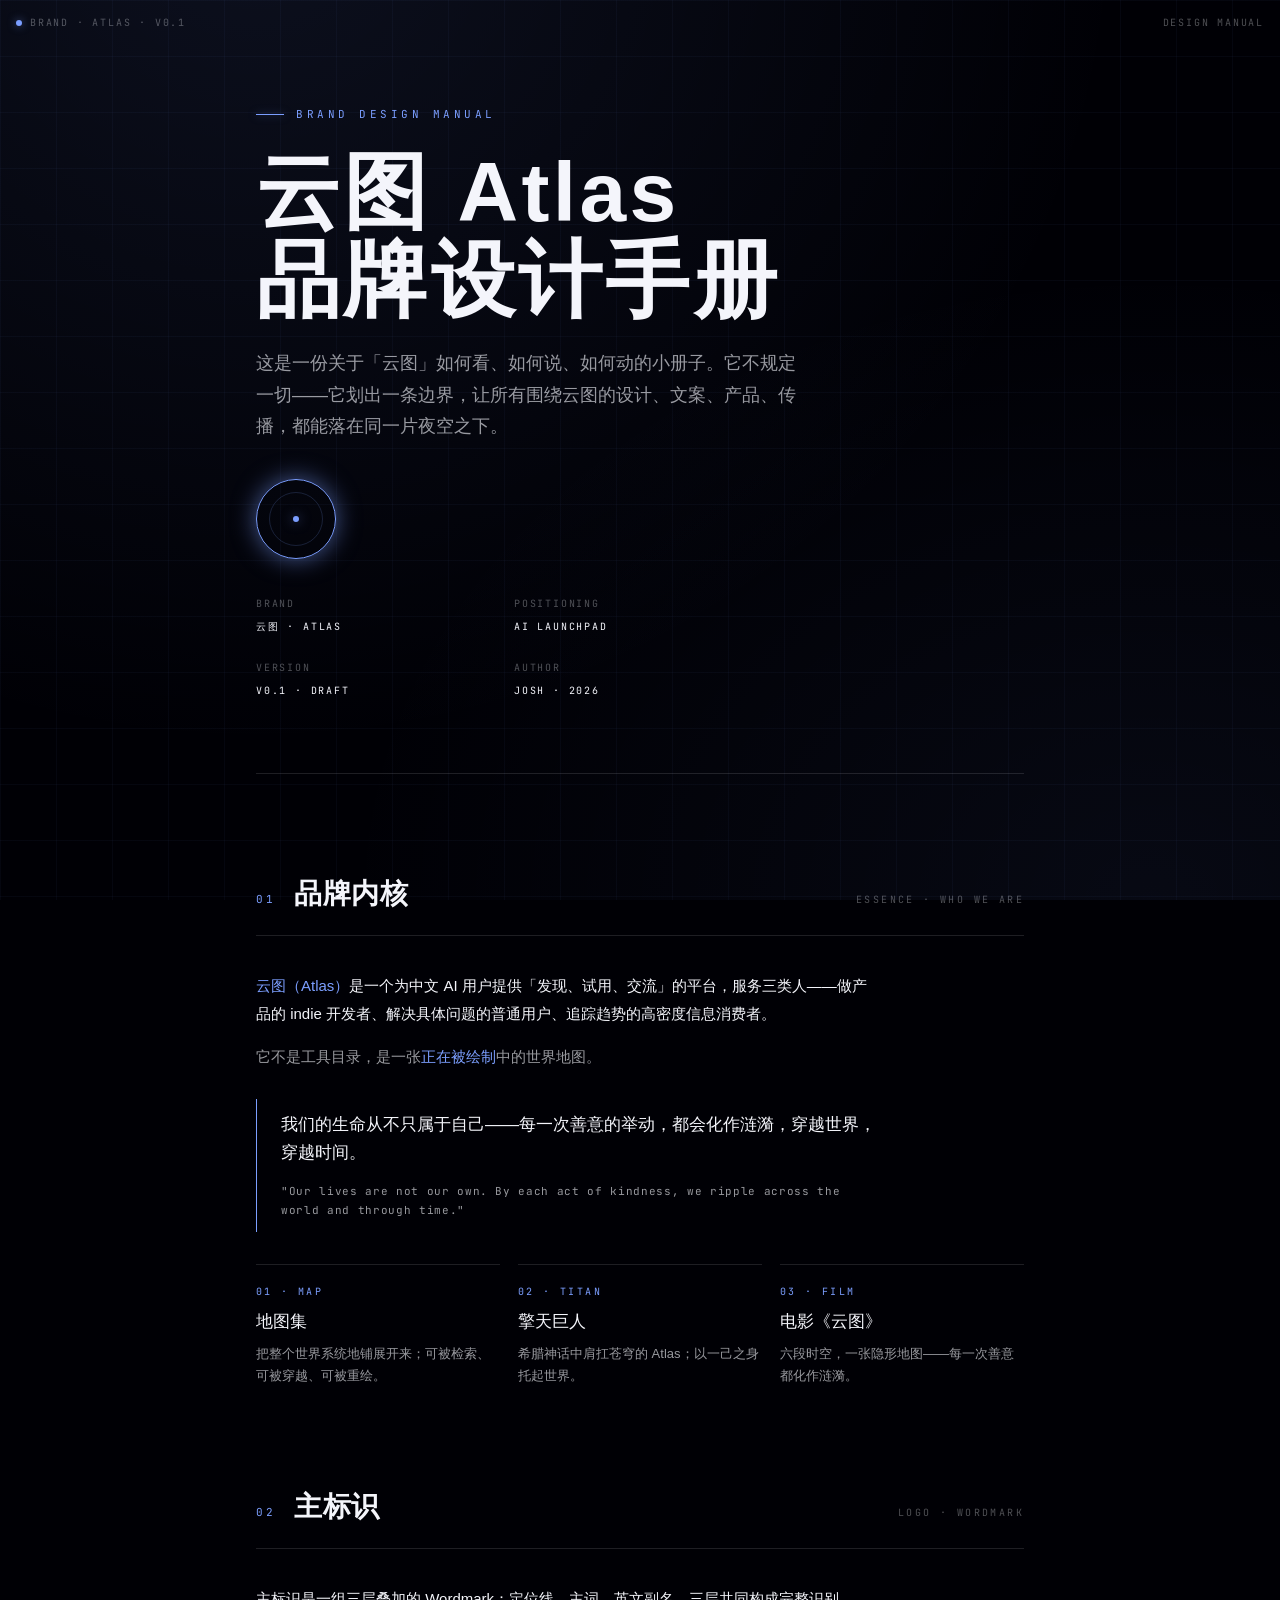
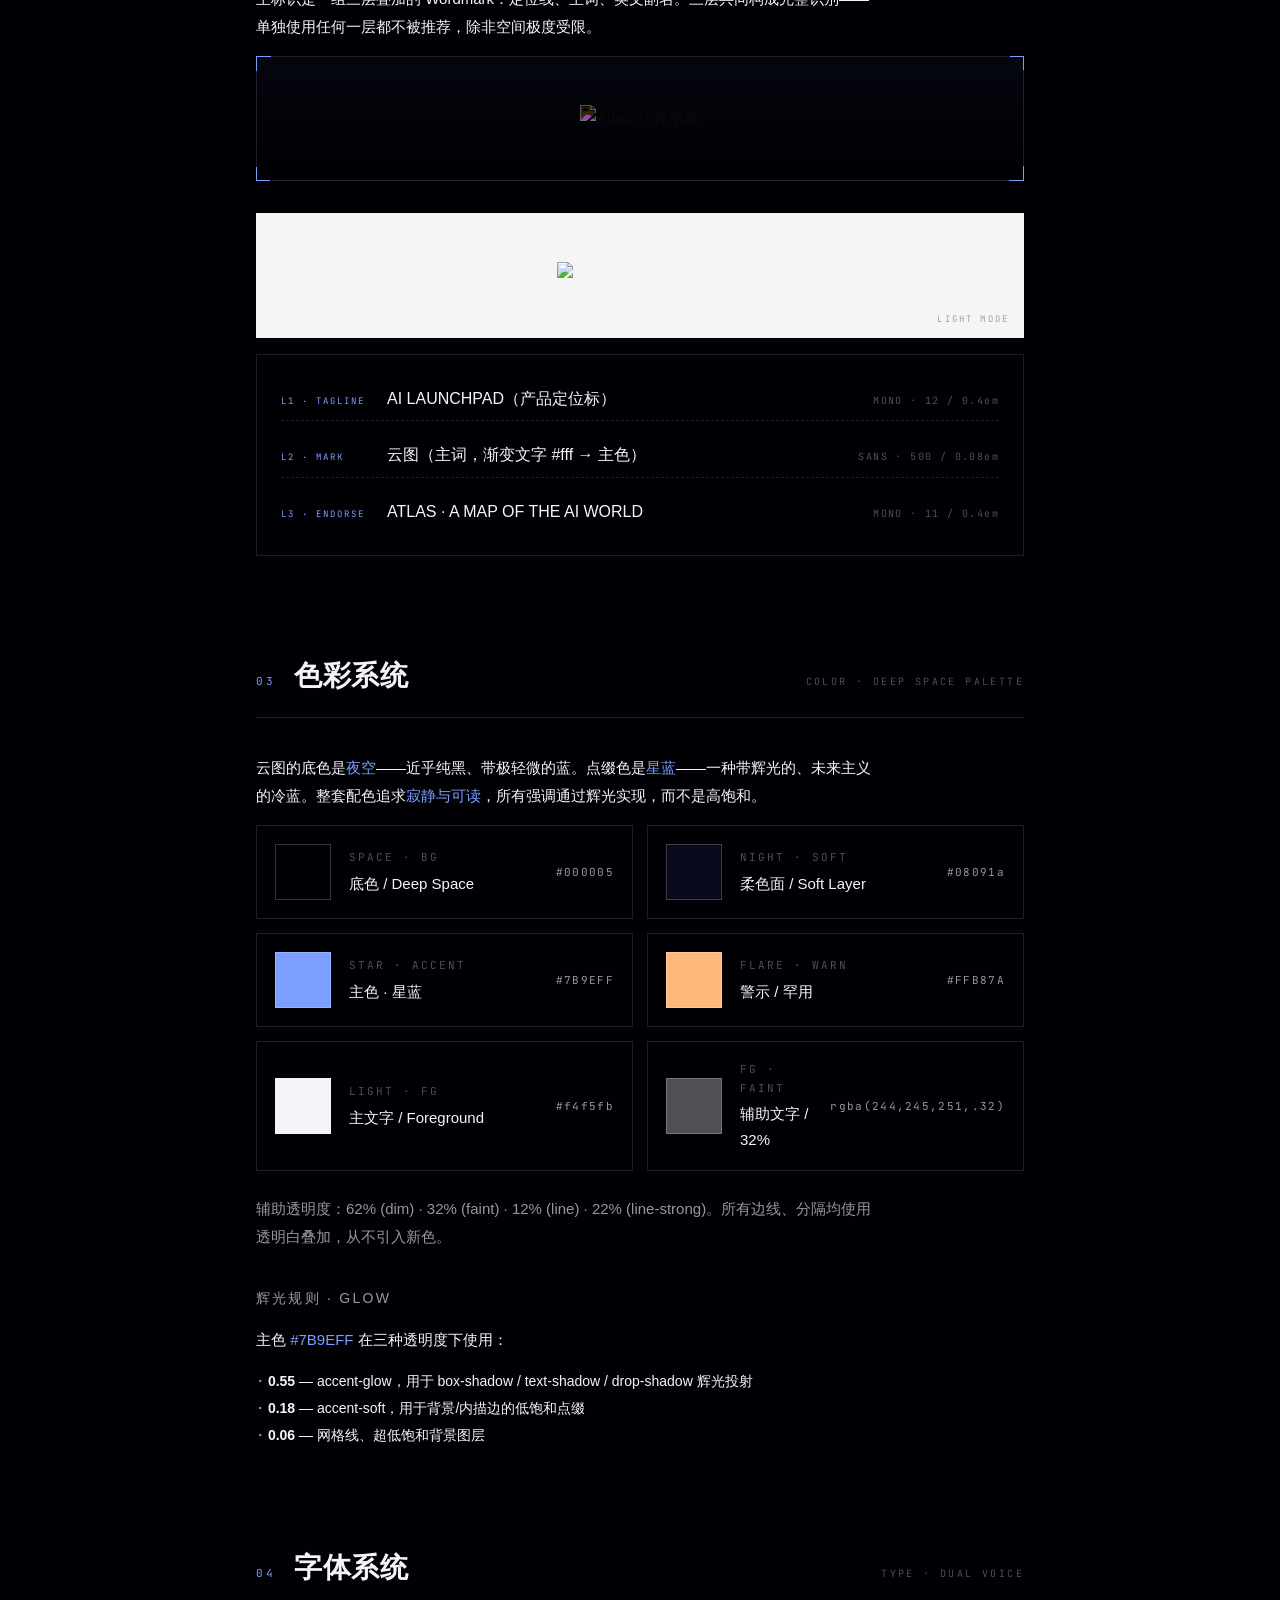
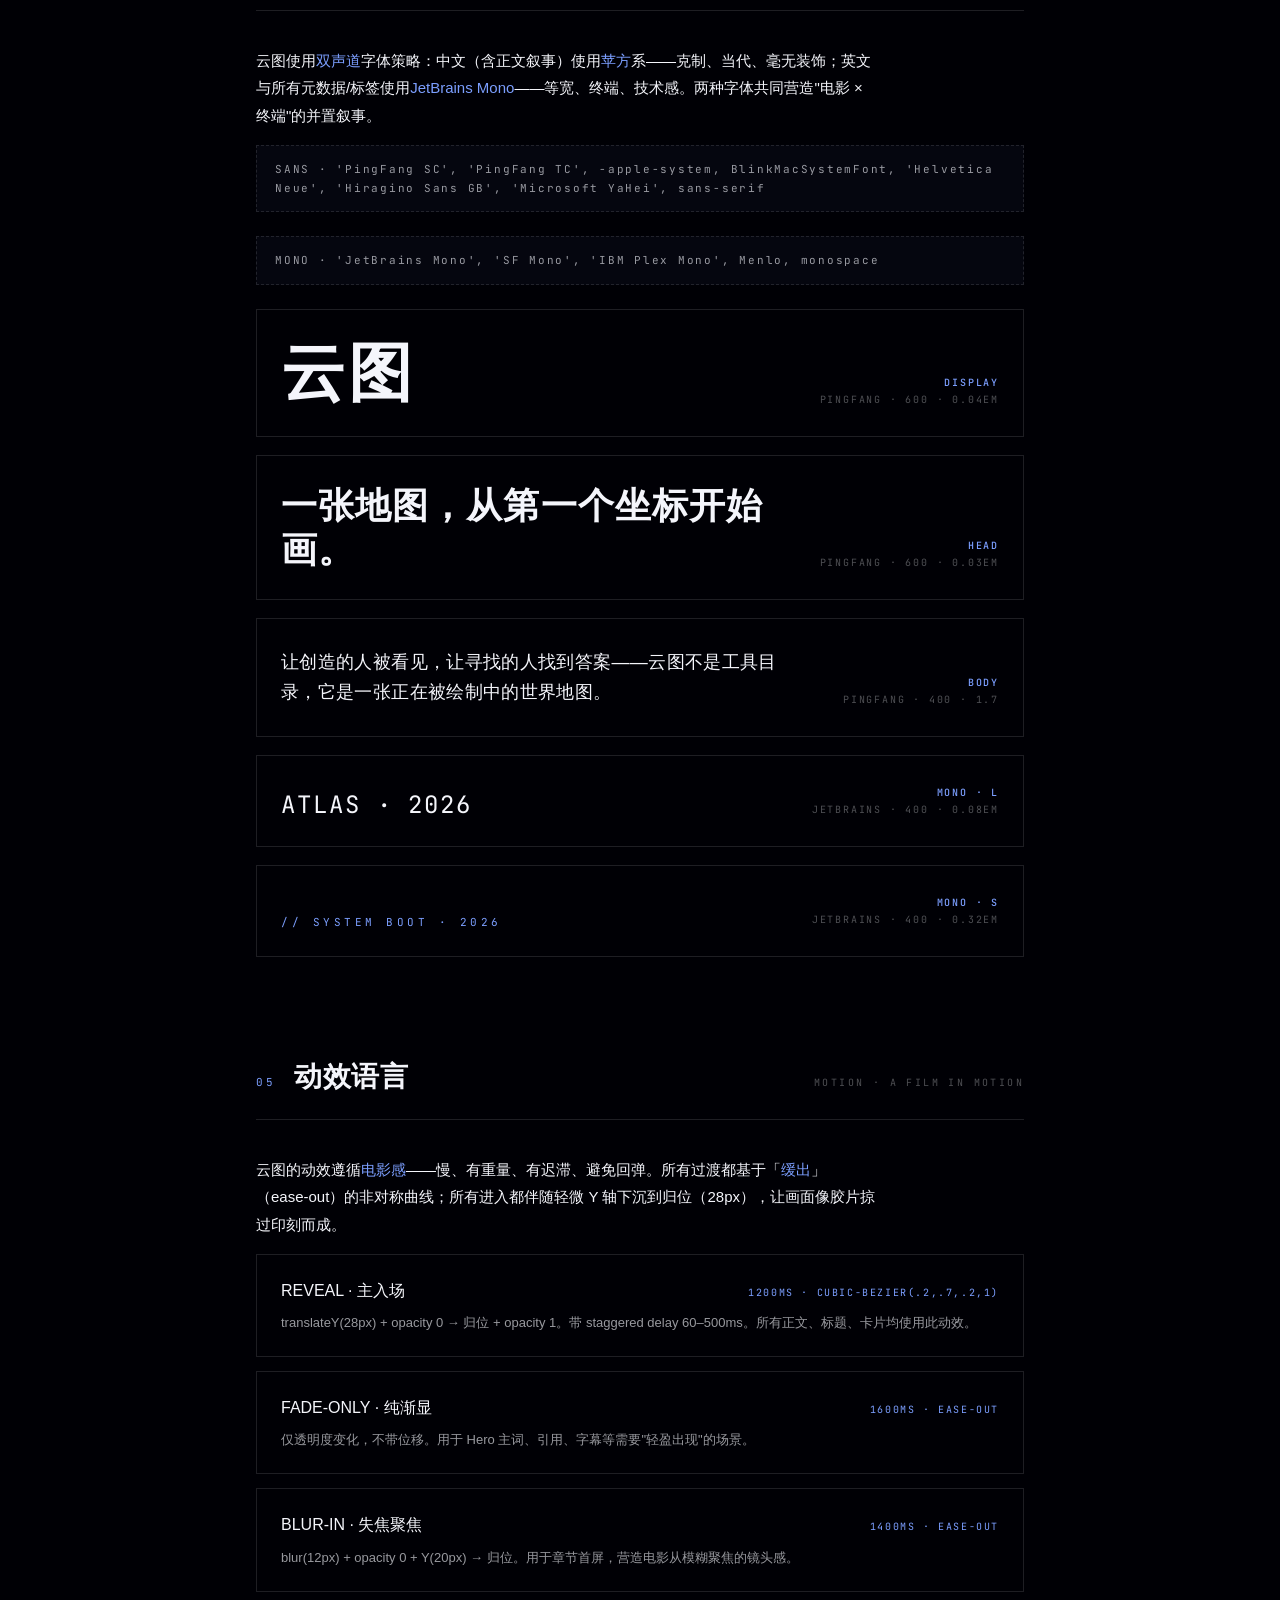
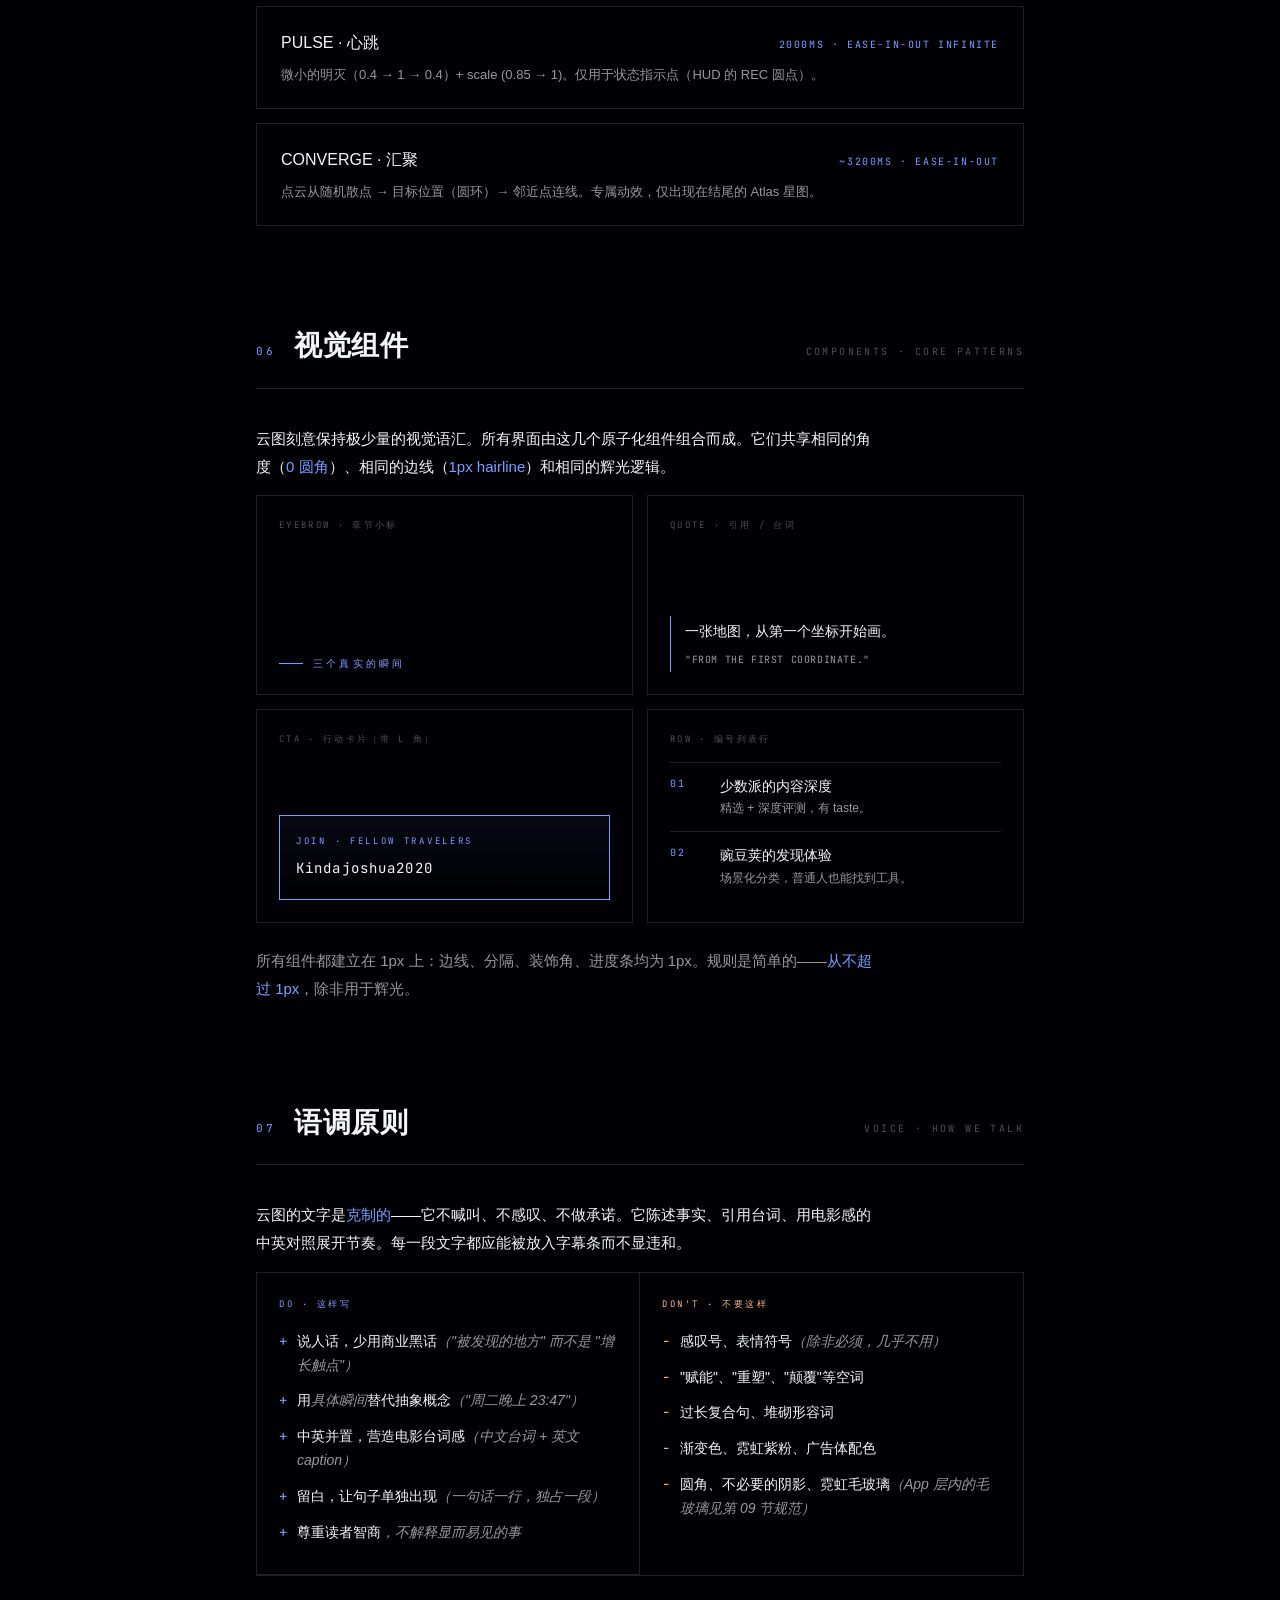
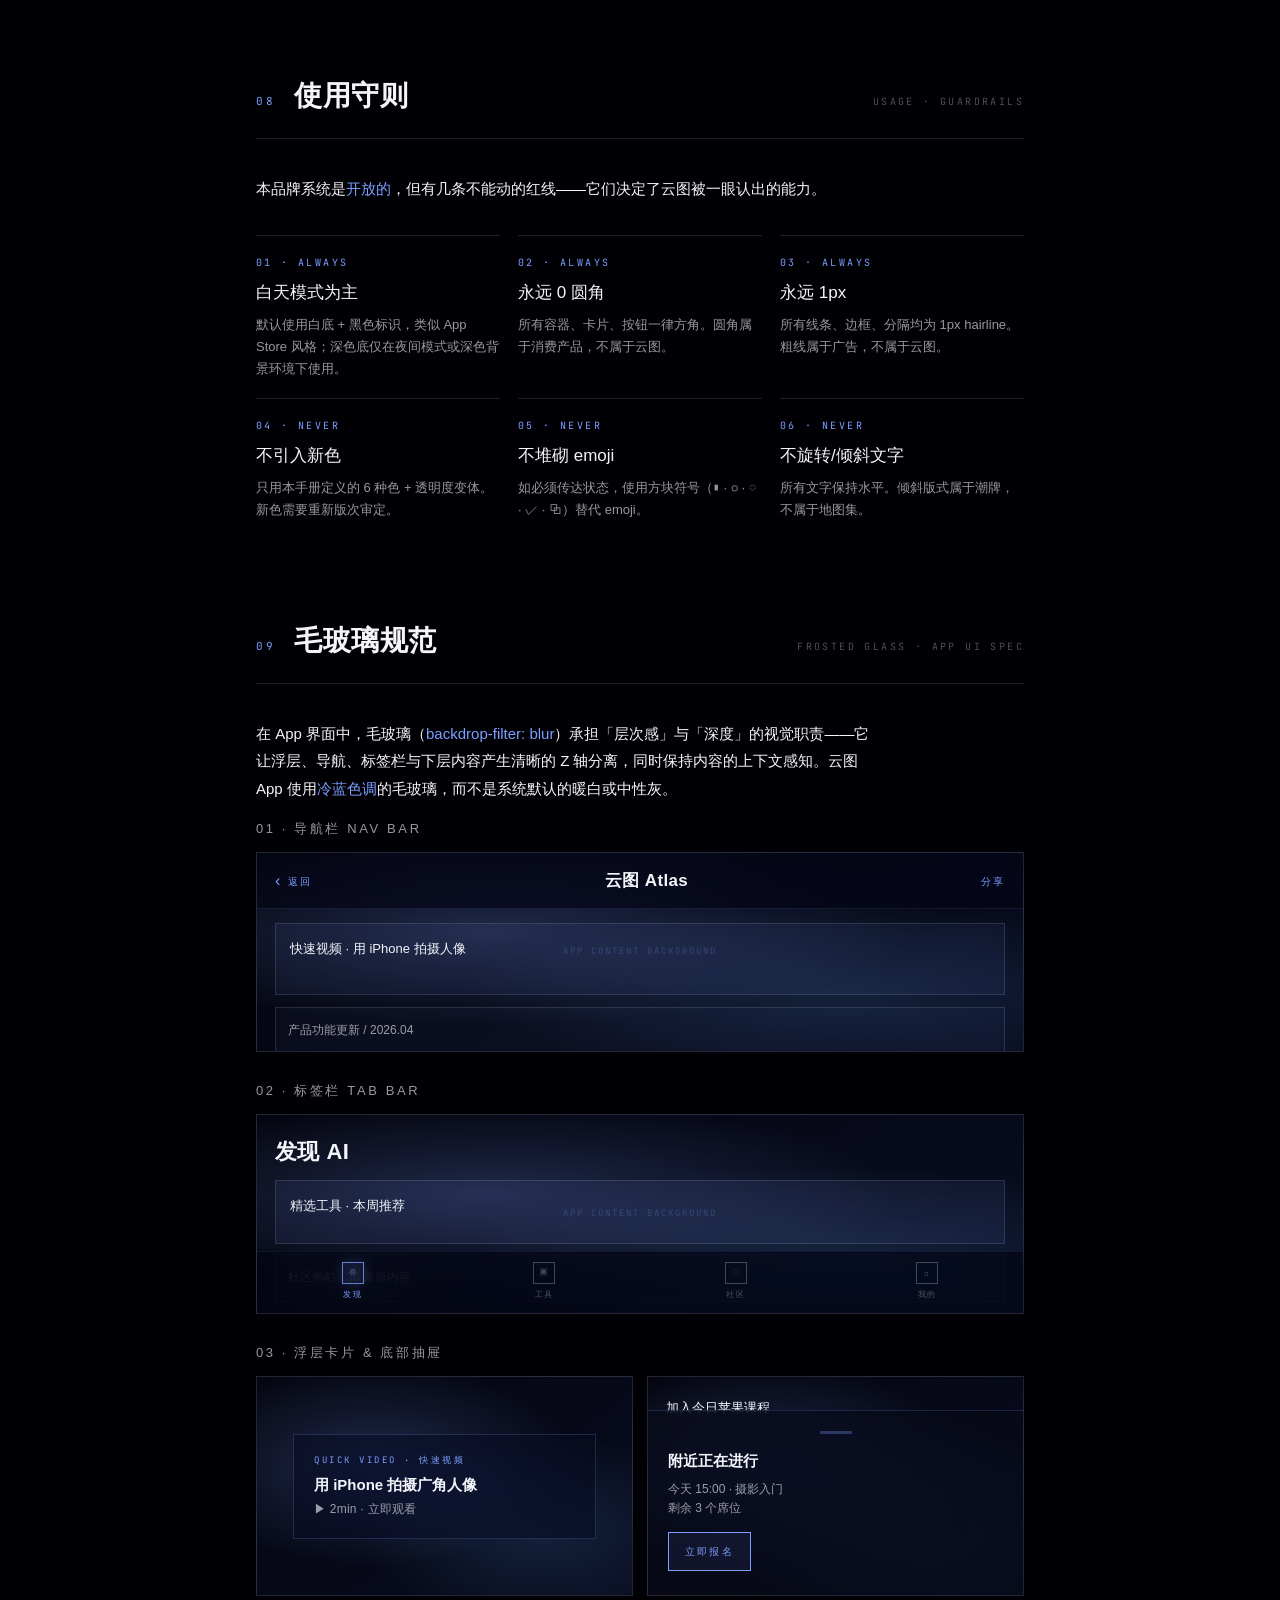
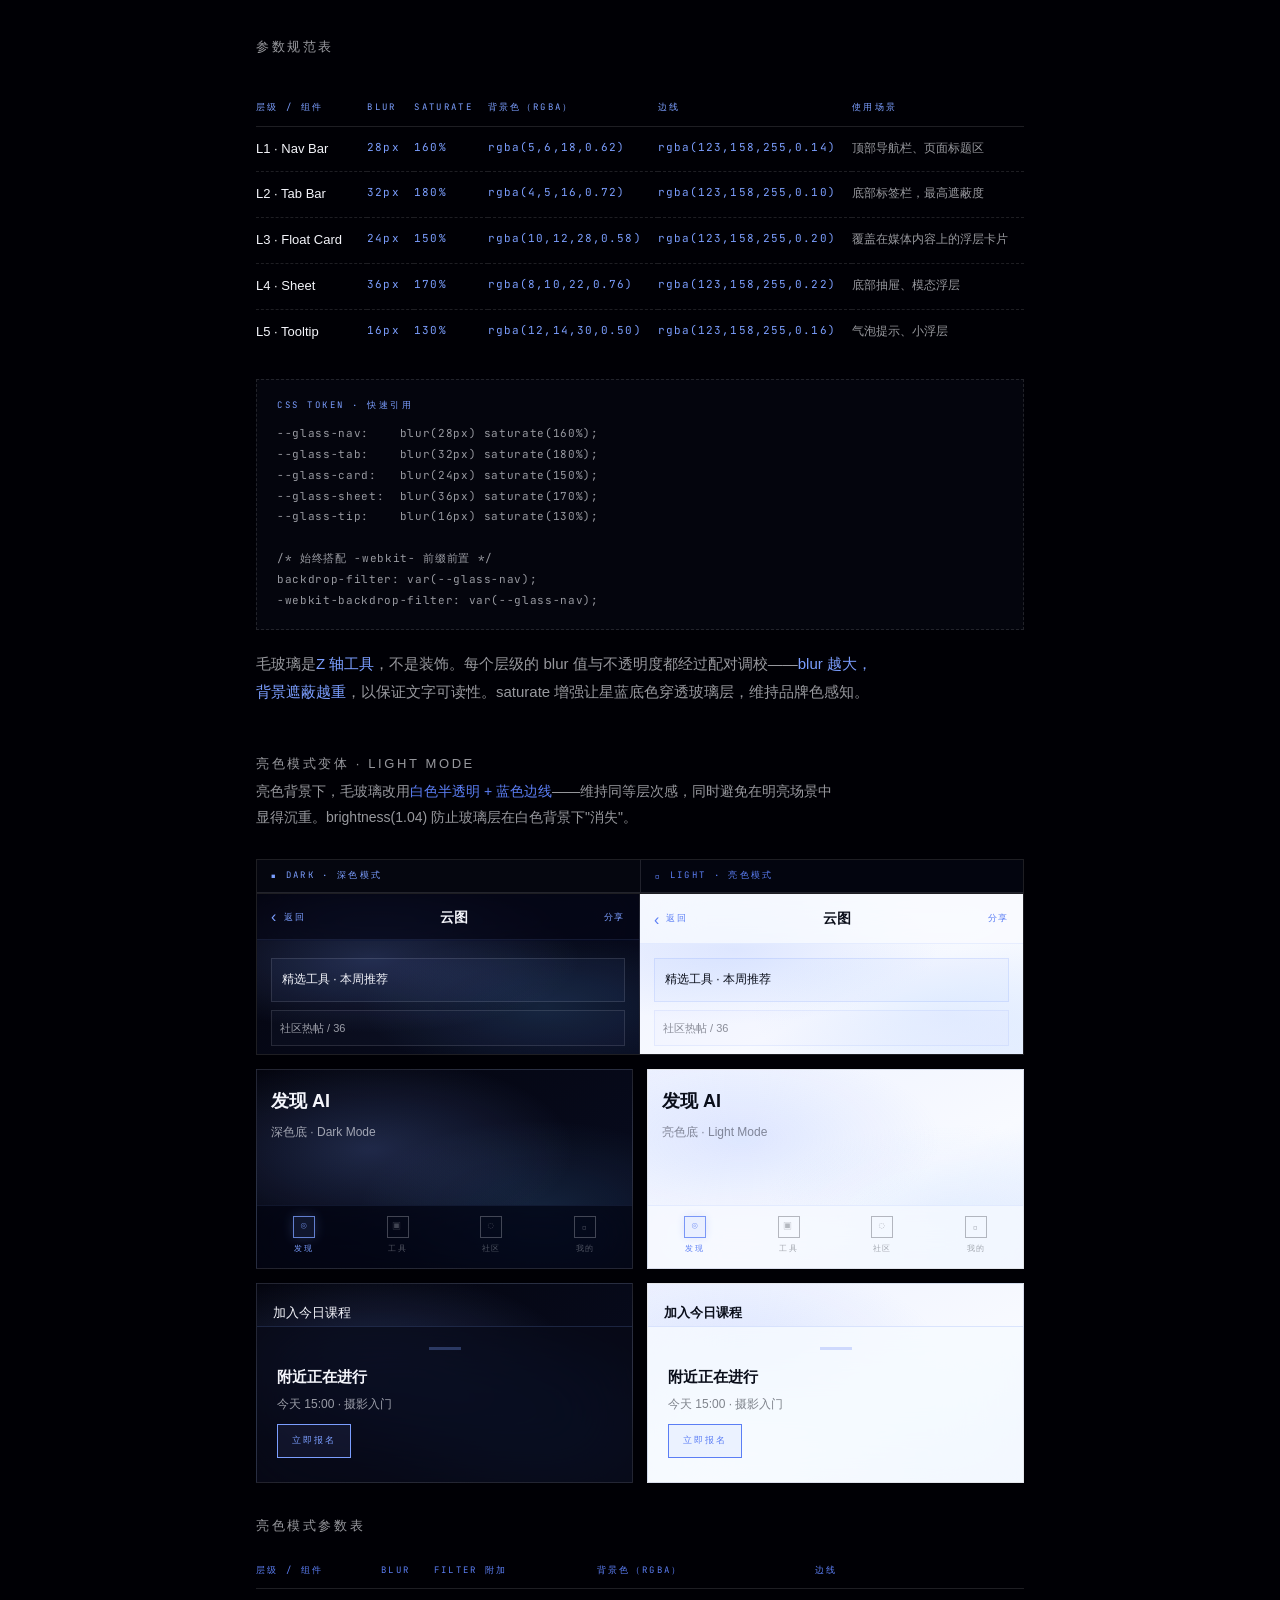
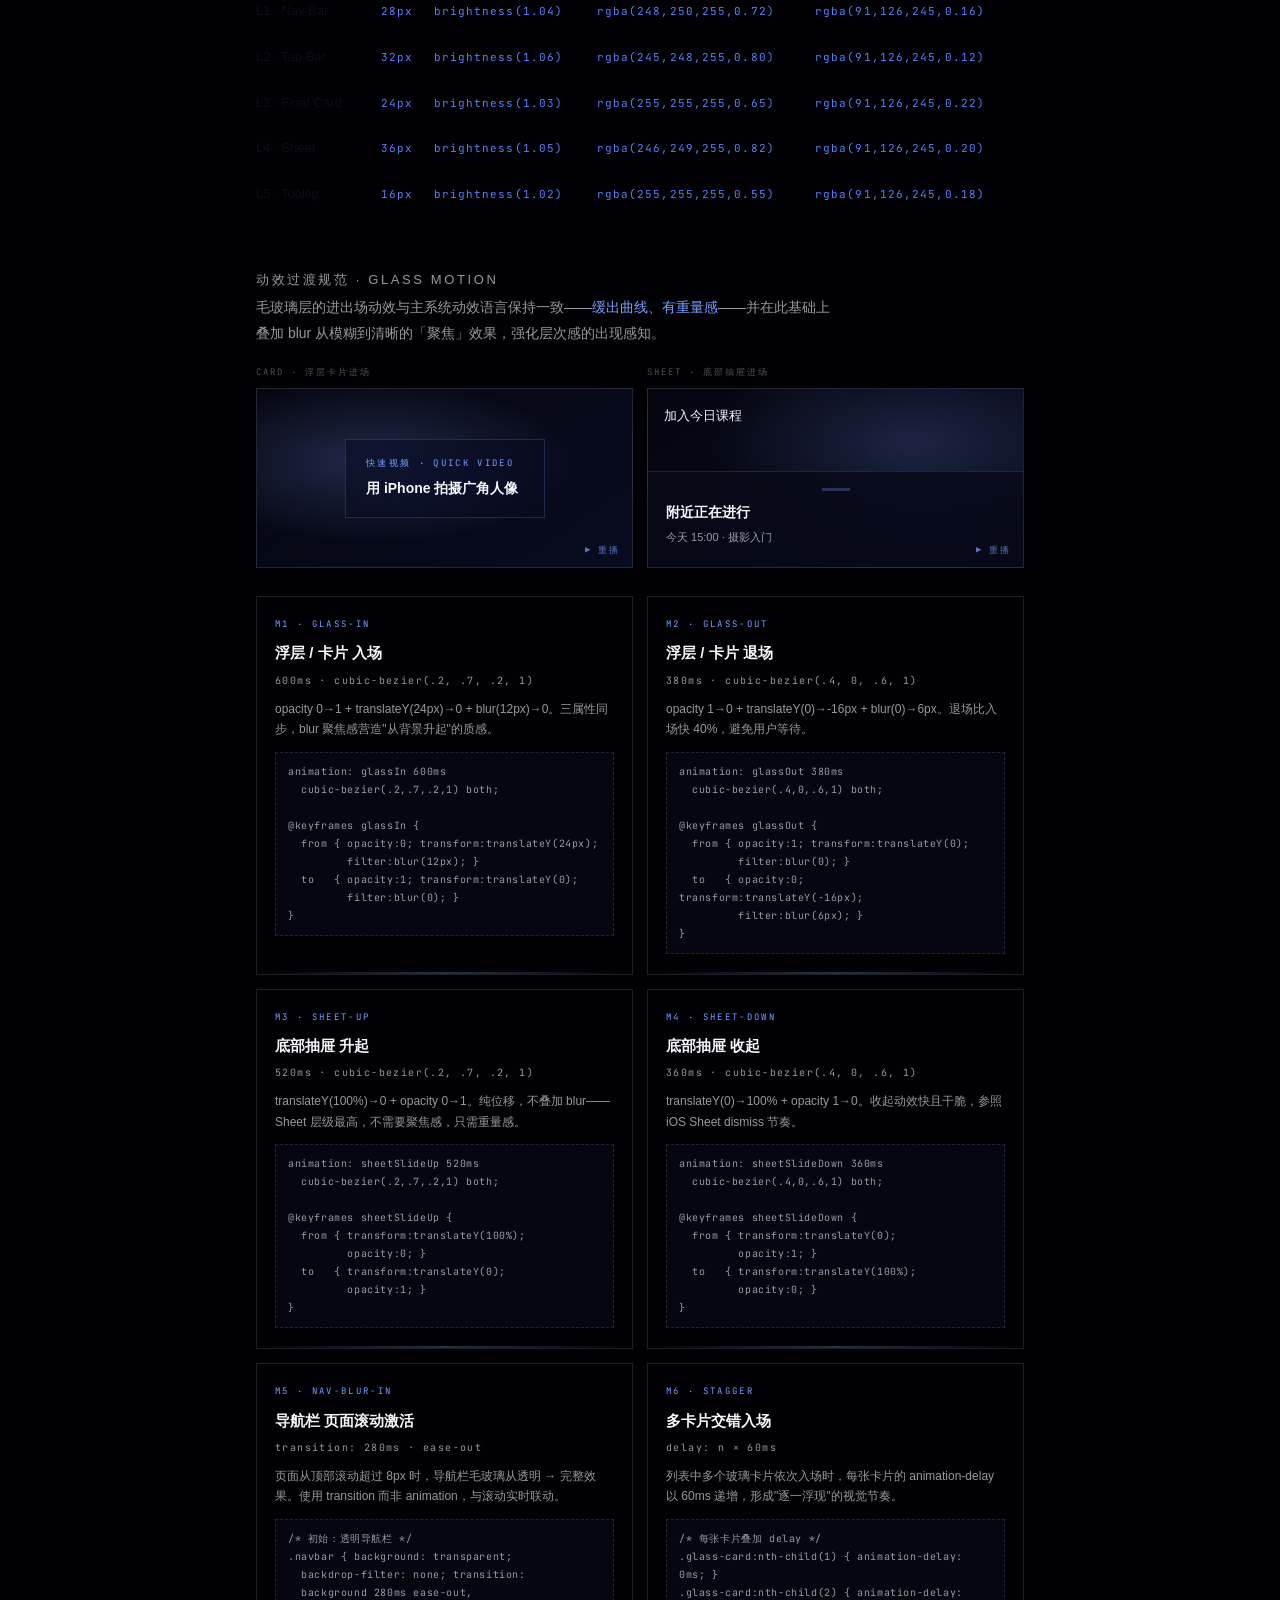
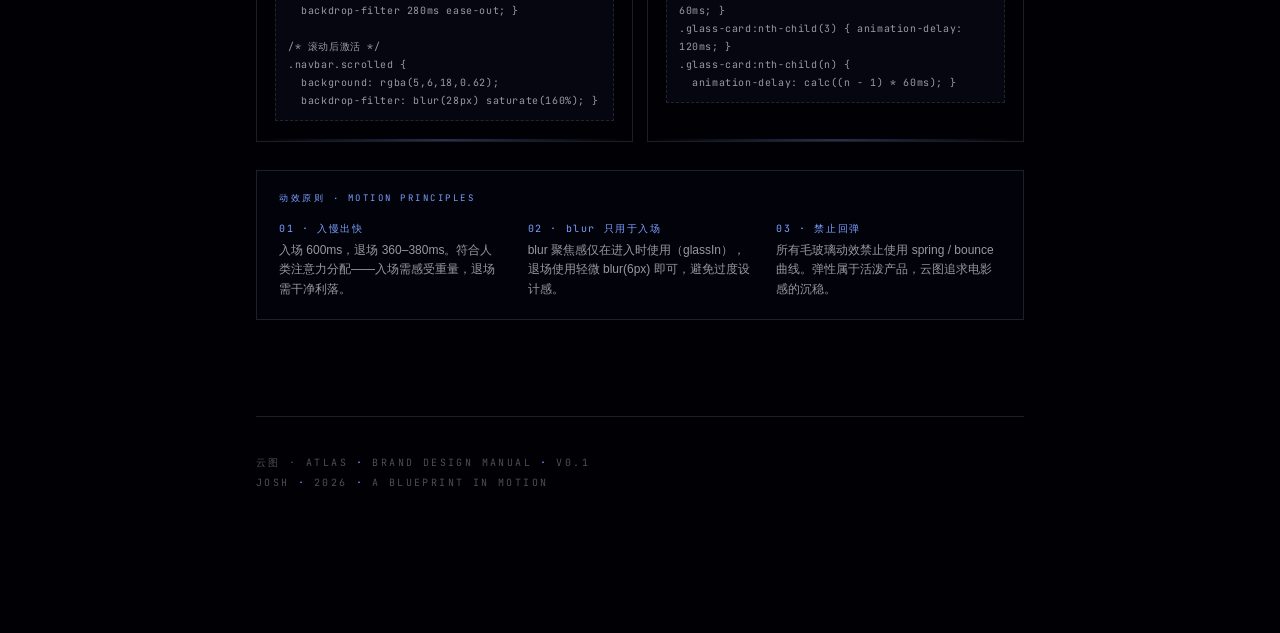
==== brand/index.html @ 12f99fcb "feat: add brand manual at /brand" ====
<!doctype html>
<html lang="zh-CN">
<head>
  <meta charset="utf-8" />
  <meta name="viewport" content="width=device-width, initial-scale=1, viewport-fit=cover" />
  <title>云图 Atlas — Brand Manual</title>
  <link rel="preconnect" href="https://fonts.googleapis.com">
  <link rel="preconnect" href="https://fonts.gstatic.com" crossorigin>
  <link href="https://fonts.googleapis.com/css2?family=JetBrains+Mono:wght@300;400;500&display=swap" rel="stylesheet">
  <style>
    :root {
      --bg: #000005;
      --bg-soft: #08091a;
      --fg: #f4f5fb;
      --fg-dim: rgba(244, 245, 251, 0.62);
      --fg-faint: rgba(244, 245, 251, 0.32);
      --line: rgba(244, 245, 251, 0.12);
      --line-strong: rgba(244, 245, 251, 0.22);
      --accent: #7B9EFF;
      --accent-soft: rgba(123, 158, 255, 0.18);
      --accent-glow: rgba(123, 158, 255, 0.55);
      --warn: #FFB87A;
      --font-sans: 'PingFang SC', 'PingFang TC', -apple-system, BlinkMacSystemFont, 'Helvetica Neue', 'Hiragino Sans GB', 'Microsoft YaHei', sans-serif;
      --font-mono: 'JetBrains Mono', 'SF Mono', Menlo, monospace;
    }
    * { box-sizing: border-box; }
    html, body {
      margin: 0; padding: 0;
      background: var(--bg);
      color: var(--fg);
      font-family: var(--font-sans);
      font-weight: 400;
      -webkit-font-smoothing: antialiased;
      line-height: 1.7;
    }
    body {
      background-image:
        radial-gradient(ellipse at 20% -10%, rgba(123,158,255,0.10), transparent 60%),
        radial-gradient(ellipse at 90% 100%, rgba(123,158,255,0.06), transparent 50%),
        linear-gradient(rgba(123,158,255,0.04) 1px, transparent 1px),
        linear-gradient(90deg, rgba(123,158,255,0.04) 1px, transparent 1px);
      background-size: auto, auto, 56px 56px, 56px 56px;
      background-attachment: fixed;
      min-height: 100vh;
    }

    /* HUD */
    .hud {
      position: fixed; top: 14px; left: 16px; right: 16px; z-index: 50;
      display: flex; justify-content: space-between; align-items: center;
      font-family: var(--font-mono);
      font-size: 10px; letter-spacing: 0.18em; text-transform: uppercase;
      color: var(--fg-faint); pointer-events: none;
    }
    .hud .left { display: flex; align-items: center; gap: 8px; }
    .hud .dot {
      width: 6px; height: 6px; border-radius: 50%;
      background: var(--accent);
      box-shadow: 0 0 8px var(--accent-glow);
      animation: pulse 2s ease-in-out infinite;
    }
    @keyframes pulse {
      0%, 100% { opacity: 0.4; transform: scale(0.85); }
      50% { opacity: 1; transform: scale(1); }
    }

    /* Layout */
    .wrap {
      max-width: 880px;
      margin: 0 auto;
      padding: 80px 24px 120px;
    }
    @media (min-width: 720px) {
      .wrap { padding: 96px 56px 140px; }
    }

    .cover {
      margin-bottom: 96px;
      padding-bottom: 64px;
      border-bottom: 1px solid var(--line);
    }
    .eyebrow {
      font-family: var(--font-mono);
      font-size: 11px;
      letter-spacing: 0.32em;
      text-transform: uppercase;
      color: var(--accent);
      margin-bottom: 24px;
      display: inline-flex; align-items: center; gap: 12px;
    }
    .eyebrow::before {
      content: ""; width: 28px; height: 1px;
      background: var(--accent);
      box-shadow: 0 0 8px var(--accent-glow);
    }
    .cover h1 {
      font-size: clamp(48px, 9vw, 84px);
      font-weight: 600;
      letter-spacing: 0.04em;
      line-height: 1.05;
      margin: 0 0 24px;
      text-wrap: balance;
    }
    .cover .lead {
      font-size: 18px;
      color: var(--fg-dim);
      max-width: 540px;
      line-height: 1.75;
      margin: 0 0 32px;
    }
    .cover .meta {
      display: grid;
      grid-template-columns: repeat(2, 1fr);
      gap: 24px 36px;
      max-width: 480px;
      margin-top: 36px;
      font-family: var(--font-mono);
      font-size: 10px;
      letter-spacing: 0.18em;
      text-transform: uppercase;
    }
    .cover .meta dt { color: var(--fg-faint); margin-bottom: 6px; }
    .cover .meta dd { margin: 0; color: var(--fg); }

    /* Section */
    section { margin-bottom: 96px; }
    .sec-head {
      display: flex;
      align-items: baseline;
      gap: 18px;
      padding-bottom: 18px;
      margin-bottom: 36px;
      border-bottom: 1px solid var(--line);
    }
    .sec-head .num {
      font-family: var(--font-mono);
      font-size: 11px;
      letter-spacing: 0.28em;
      color: var(--accent);
    }
    .sec-head h2 {
      font-size: 28px;
      font-weight: 600;
      letter-spacing: 0.02em;
      margin: 0;
    }
    .sec-head .en {
      margin-left: auto;
      font-family: var(--font-mono);
      font-size: 10px;
      letter-spacing: 0.24em;
      color: var(--fg-faint);
      text-transform: uppercase;
    }

    p { color: var(--fg); font-size: 15px; line-height: 1.85; max-width: 620px; }
    p.dim { color: var(--fg-dim); }
    em { color: var(--accent); font-style: normal; font-weight: 500; }

    /* Logo lockup */
    .logo-stage {
      border: 1px solid var(--line);
      background: linear-gradient(180deg, rgba(123,158,255,0.04), rgba(0,0,0,0.4));
      padding: 64px 32px;
      display: flex;
      flex-direction: column;
      align-items: center;
      justify-content: center;
      gap: 14px;
      margin-bottom: 32px;
      position: relative;
    }
    .logo-stage::before, .logo-stage::after,
    .logo-stage .corner-bl, .logo-stage .corner-tr {
      content: ""; position: absolute; width: 14px; height: 14px;
      border: 1px solid var(--accent); pointer-events: none;
    }
    .logo-stage::before { top: -1px; left: -1px; border-right: 0; border-bottom: 0; }
    .logo-stage::after { bottom: -1px; right: -1px; border-left: 0; border-top: 0; }
    .logo-stage .corner-tr { top: -1px; right: -1px; border-left: 0; border-bottom: 0; }
    .logo-stage .corner-bl { bottom: -1px; left: -1px; border-right: 0; border-top: 0; }

    .logo-tagline {
      font-family: var(--font-mono);
      font-size: 12px;
      letter-spacing: 0.4em;
      text-transform: uppercase;
      color: var(--accent);
      display: inline-flex; align-items: center; gap: 12px;
    }
    .logo-tagline::before, .logo-tagline::after {
      content: ""; width: 18px; height: 1px;
      background: var(--accent);
      box-shadow: 0 0 8px var(--accent-glow);
    }
    .logo-wordmark {
      font-size: clamp(72px, 14vw, 112px);
      font-weight: 500;
      letter-spacing: 0.08em;
      line-height: 1;
      background: linear-gradient(180deg, #fff 0%, var(--accent) 130%);
      -webkit-background-clip: text;
      background-clip: text;
      -webkit-text-fill-color: transparent;
      filter: drop-shadow(0 0 28px rgba(123,158,255,0.18));
    }
    .logo-sub {
      font-family: var(--font-mono);
      font-size: 11px;
      letter-spacing: 0.4em;
      text-transform: uppercase;
      color: var(--fg-dim);
    }

    .three-meanings {
      display: grid;
      grid-template-columns: 1fr;
      gap: 18px;
      margin-top: 32px;
    }
    @media (min-width: 720px) {
      .three-meanings { grid-template-columns: repeat(3, 1fr); }
    }
    .meaning {
      border-top: 1px solid var(--line);
      padding-top: 18px;
    }
    .meaning .id {
      font-family: var(--font-mono);
      font-size: 10px;
      letter-spacing: 0.24em;
      color: var(--accent);
      margin-bottom: 8px;
      display: block;
    }
    .meaning .name {
      font-size: 17px;
      font-weight: 500;
      margin-bottom: 6px;
    }
    .meaning .desc {
      font-size: 13px;
      color: var(--fg-dim);
      line-height: 1.7;
    }

    /* Color palette */
    .swatches {
      display: grid;
      grid-template-columns: 1fr;
      gap: 14px;
    }
    @media (min-width: 720px) {
      .swatches { grid-template-columns: repeat(2, 1fr); }
    }
    .swatch {
      border: 1px solid var(--line);
      padding: 18px;
      display: grid;
      grid-template-columns: 56px 1fr auto;
      gap: 18px;
      align-items: center;
    }
    .swatch .chip {
      width: 56px; height: 56px;
      border: 1px solid var(--line-strong);
      position: relative;
    }
    .swatch .chip.glow { box-shadow: 0 0 24px var(--accent-glow), inset 0 0 0 1px rgba(255,255,255,0.06); }
    .swatch .info .name {
      font-family: var(--font-mono);
      font-size: 11px;
      letter-spacing: 0.18em;
      color: var(--fg-faint);
      text-transform: uppercase;
      margin-bottom: 4px;
    }
    .swatch .info .label {
      font-size: 15px;
      font-weight: 500;
    }
    .swatch .hex {
      font-family: var(--font-mono);
      font-size: 11px;
      letter-spacing: 0.12em;
      color: var(--fg-dim);
      text-align: right;
    }

    /* Type specimens */
    .type-specimen {
      border: 1px solid var(--line);
      padding: 28px 24px;
      margin-bottom: 18px;
      display: grid;
      grid-template-columns: 1fr;
      gap: 14px;
      align-items: end;
    }
    @media (min-width: 720px) {
      .type-specimen { grid-template-columns: 1fr auto; }
    }
    .type-specimen .sample {
      letter-spacing: 0.04em;
      line-height: 1.1;
    }
    .type-specimen .meta {
      font-family: var(--font-mono);
      font-size: 10px;
      letter-spacing: 0.18em;
      color: var(--fg-faint);
      text-transform: uppercase;
      text-align: left;
    }
    @media (min-width: 720px) {
      .type-specimen .meta { text-align: right; }
    }
    .type-specimen .meta b { color: var(--accent); font-weight: 500; }

    .stack-label {
      font-family: var(--font-mono);
      font-size: 11px;
      letter-spacing: 0.16em;
      color: var(--fg-dim);
      padding: 14px 18px;
      background: rgba(123,158,255,0.04);
      border: 1px dashed var(--line);
      margin: 8px 0 24px;
      word-break: break-all;
    }

    .scale {
      display: flex; flex-direction: column; gap: 12px;
      border: 1px solid var(--line); padding: 22px 24px;
      margin-top: 16px;
    }
    .scale-row {
      display: grid;
      grid-template-columns: 88px 1fr auto;
      gap: 18px; align-items: baseline;
      padding: 8px 0;
      border-bottom: 1px dashed var(--line);
    }
    .scale-row:last-child { border-bottom: 0; }
    .scale-row .tag {
      font-family: var(--font-mono);
      font-size: 9px; letter-spacing: 0.22em; color: var(--accent);
      text-transform: uppercase;
    }
    .scale-row .value {
      font-family: var(--font-mono);
      font-size: 10px; letter-spacing: 0.14em;
      color: var(--fg-faint); text-align: right;
    }

    /* Voice */
    .voice-grid {
      display: grid;
      grid-template-columns: 1fr;
      gap: 0;
      border: 1px solid var(--line);
    }
    @media (min-width: 720px) {
      .voice-grid { grid-template-columns: 1fr 1fr; }
    }
    .voice-cell {
      padding: 24px 22px;
      border-right: 0;
      border-bottom: 1px solid var(--line);
    }
    .voice-cell:last-child { border-bottom: 0; }
    @media (min-width: 720px) {
      .voice-cell:nth-child(odd) { border-right: 1px solid var(--line); }
      .voice-cell:nth-child(n+3) { border-top: 1px solid var(--line); }
    }
    .voice-cell .label {
      font-family: var(--font-mono);
      font-size: 9px; letter-spacing: 0.28em;
      text-transform: uppercase;
      margin-bottom: 12px;
    }
    .voice-cell.do .label { color: var(--accent); }
    .voice-cell.dont .label { color: var(--warn); }
    .voice-cell ul {
      margin: 0; padding: 0; list-style: none;
      font-size: 14px; line-height: 1.7; color: var(--fg);
    }
    .voice-cell li {
      padding: 6px 0 6px 18px; position: relative;
    }
    .voice-cell.do li::before {
      content: "+"; color: var(--accent);
      position: absolute; left: 0; font-family: var(--font-mono);
    }
    .voice-cell.dont li::before {
      content: "−"; color: var(--warn);
      position: absolute; left: 0; font-family: var(--font-mono);
    }
    .voice-cell li em { color: var(--fg-dim); font-weight: 400; font-style: italic; }

    /* Motion */
    .motion-card {
      border: 1px solid var(--line);
      padding: 22px 24px;
      margin-bottom: 14px;
    }
    .motion-card .head {
      display: flex; justify-content: space-between; align-items: baseline;
      margin-bottom: 8px;
    }
    .motion-card .name {
      font-size: 16px; font-weight: 500;
    }
    .motion-card .timing {
      font-family: var(--font-mono);
      font-size: 10px; letter-spacing: 0.16em;
      color: var(--accent);
      text-transform: uppercase;
    }
    .motion-card .desc {
      font-size: 13px; color: var(--fg-dim); line-height: 1.7;
    }

    /* Components mini gallery */
    .comp-grid {
      display: grid;
      grid-template-columns: 1fr;
      gap: 14px;
    }
    @media (min-width: 720px) {
      .comp-grid { grid-template-columns: 1fr 1fr; }
    }
    .comp-tile {
      border: 1px solid var(--line);
      padding: 22px;
      display: flex;
      flex-direction: column;
      gap: 14px;
      min-height: 200px;
      justify-content: space-between;
    }
    .comp-tile .label {
      font-family: var(--font-mono);
      font-size: 9px; letter-spacing: 0.26em;
      color: var(--fg-faint); text-transform: uppercase;
    }
    /* mock components */
    .demo-eyebrow {
      font-family: var(--font-mono);
      font-size: 10px; letter-spacing: 0.32em;
      text-transform: uppercase; color: var(--accent);
      display: inline-flex; align-items: center; gap: 10px;
    }
    .demo-eyebrow::before {
      content: ""; width: 24px; height: 1px;
      background: var(--accent); box-shadow: 0 0 8px var(--accent-glow);
    }
    .demo-quote {
      border-left: 1px solid var(--accent);
      padding: 4px 0 4px 14px;
      font-size: 14px; line-height: 1.7;
    }
    .demo-quote .en {
      display: block; margin-top: 8px;
      font-family: var(--font-mono); font-size: 10px;
      letter-spacing: 0.06em; color: var(--fg-dim);
    }
    .demo-cta {
      border: 1px solid var(--accent);
      padding: 18px 16px;
      background: linear-gradient(180deg, rgba(123,158,255,0.06), rgba(0,0,0,0.5));
      position: relative;
    }
    .demo-cta::before, .demo-cta::after {
      content: ""; position: absolute; width: 12px; height: 12px;
      border: 1px solid var(--accent);
    }
    .demo-cta::before { top: -1px; left: -1px; border-right: 0; border-bottom: 0; }
    .demo-cta::after { bottom: -1px; right: -1px; border-left: 0; border-top: 0; }
    .demo-cta .l {
      font-family: var(--font-mono); font-size: 9px;
      letter-spacing: 0.3em; text-transform: uppercase;
      color: var(--accent); margin-bottom: 8px;
    }
    .demo-cta .h {
      font-family: var(--font-mono); font-size: 14px;
      letter-spacing: 0.08em;
    }
    .demo-stat {
      display: grid; grid-template-columns: 36px 1fr;
      gap: 14px; padding: 12px 0;
      border-top: 1px solid var(--line);
    }
    .demo-stat .num {
      font-family: var(--font-mono); font-size: 10px;
      letter-spacing: 0.18em; color: var(--accent);
    }
    .demo-stat .name {
      font-size: 14px; font-weight: 500;
    }
    .demo-stat .desc {
      font-size: 12px; color: var(--fg-dim);
    }

    /* Footer */
    footer {
      margin-top: 80px;
      padding-top: 36px;
      border-top: 1px solid var(--line);
      font-family: var(--font-mono);
      font-size: 10px;
      letter-spacing: 0.24em;
      text-transform: uppercase;
      color: var(--fg-faint);
      line-height: 2;
    }
    footer .sep { color: var(--accent); margin: 0 8px; }

    /* Atlas glyph */
    .atlas-mark {
      display: inline-flex; align-items: center; justify-content: center;
      width: 80px; height: 80px;
      border: 1px solid var(--accent);
      border-radius: 50%;
      position: relative;
      box-shadow: 0 0 24px var(--accent-glow);
    }
    .atlas-mark::before {
      content: ""; position: absolute; inset: 12px;
      border: 1px solid var(--accent-soft);
      border-radius: 50%;
    }
    .atlas-mark::after {
      content: ""; width: 6px; height: 6px; border-radius: 50%;
      background: var(--accent);
      box-shadow: 0 0 12px var(--accent-glow);
    }

    .quote-block {
      border-left: 1px solid var(--accent);
      padding: 12px 0 12px 24px;
      margin: 28px 0;
      font-size: 17px; line-height: 1.7;
      max-width: 620px;
    }
    .quote-block .en {
      display: block; margin-top: 14px;
      font-family: var(--font-mono);
      font-size: 11px; letter-spacing: 0.06em;
      color: var(--fg-dim); text-transform: none;
    }
  </style>
</head>
<body>

  <div class="hud">
    <div class="left">
      <span class="dot"></span>
      <span>BRAND · ATLAS · v0.1</span>
    </div>
    <div class="right">DESIGN MANUAL</div>
  </div>

  <div class="wrap">

    <!-- COVER -->
    <header class="cover">
      <div class="eyebrow">BRAND DESIGN MANUAL</div>
      <h1>云图 Atlas<br>品牌设计手册</h1>
      <p class="lead">
        这是一份关于「云图」如何看、如何说、如何动的小册子。它不规定一切——它划出一条边界，让所有围绕云图的设计、文案、产品、传播，都能落在同一片夜空之下。
      </p>

      <div style="margin: 36px 0;">
        <div class="atlas-mark"></div>
      </div>

      <dl class="meta">
        <div><dt>BRAND</dt><dd>云图 · ATLAS</dd></div>
        <div><dt>POSITIONING</dt><dd>AI Launchpad</dd></div>
        <div><dt>VERSION</dt><dd>v0.1 · Draft</dd></div>
        <div><dt>AUTHOR</dt><dd>Josh · 2026</dd></div>
      </dl>
    </header>

    <!-- 01 BRAND ESSENCE -->
    <section>
      <div class="sec-head">
        <span class="num">01</span>
        <h2>品牌内核</h2>
        <span class="en">ESSENCE · WHO WE ARE</span>
      </div>

      <p><em>云图（Atlas）</em>是一个为中文 AI 用户提供「发现、试用、交流」的平台，服务三类人——做产品的 indie 开发者、解决具体问题的普通用户、追踪趋势的高密度信息消费者。</p>
      <p class="dim">它不是工具目录，是一张<em>正在被绘制</em>中的世界地图。</p>

      <div class="quote-block">
        我们的生命从不只属于自己——每一次善意的举动，都会化作涟漪，穿越世界，穿越时间。
        <span class="en">"Our lives are not our own. By each act of kindness, we ripple across the world and through time."</span>
      </div>

      <div class="three-meanings">
        <div class="meaning">
          <span class="id">01 · MAP</span>
          <div class="name">地图集</div>
          <div class="desc">把整个世界系统地铺展开来；可被检索、可被穿越、可被重绘。</div>
        </div>
        <div class="meaning">
          <span class="id">02 · TITAN</span>
          <div class="name">擎天巨人</div>
          <div class="desc">希腊神话中肩扛苍穹的 Atlas；以一己之身托起世界。</div>
        </div>
        <div class="meaning">
          <span class="id">03 · FILM</span>
          <div class="name">电影《云图》</div>
          <div class="desc">六段时空，一张隐形地图——每一次善意都化作涟漪。</div>
        </div>
      </div>
    </section>

    <!-- 02 LOGO -->
    <section>
      <div class="sec-head">
        <span class="num">02</span>
        <h2>主标识</h2>
        <span class="en">LOGO · WORDMARK</span>
      </div>

      <p>主标识是一组三层叠加的 Wordmark：定位线、主词、英文副名。三层共同构成完整识别——单独使用任何一层都不被推荐，除非空间极度受限。</p>

      <div class="logo-stage" style="padding:48px 32px;">
        <span class="corner-bl"></span>
        <span class="corner-tr"></span>
        <img src="uploads/品牌形象.png" alt="Atlas 品牌形象"
             style="max-width:min(400px,72vw);height:auto;display:block;
                    filter:invert(1) brightness(0.9);"/>
      </div>

      <!-- light version -->
      <div style="border:1px solid var(--line);padding:48px 32px;display:flex;justify-content:center;
                  background:#f5f5f5;margin-top:14px;position:relative;">
        <img src="uploads/品牌形象.png" alt="Atlas 品牌形象 · 白底"
             style="max-width:min(400px,72vw);height:auto;display:block;"/>
        <span style="position:absolute;bottom:10px;right:14px;font-family:'JetBrains Mono',monospace;
               font-size:9px;letter-spacing:0.24em;text-transform:uppercase;color:rgba(0,0,0,0.35);">LIGHT MODE</span>
      </div>

      <div class="scale">
        <div class="scale-row">
          <span class="tag">L1 · TAGLINE</span>
          <span>AI LAUNCHPAD（产品定位标）</span>
          <span class="value">MONO · 12 / 0.4em</span>
        </div>
        <div class="scale-row">
          <span class="tag">L2 · MARK</span>
          <span>云图（主词，渐变文字 #fff → 主色）</span>
          <span class="value">SANS · 500 / 0.08em</span>
        </div>
        <div class="scale-row">
          <span class="tag">L3 · ENDORSE</span>
          <span>ATLAS · A MAP OF THE AI WORLD</span>
          <span class="value">MONO · 11 / 0.4em</span>
        </div>
      </div>
    </section>

    <!-- 03 COLOR -->
    <section>
      <div class="sec-head">
        <span class="num">03</span>
        <h2>色彩系统</h2>
        <span class="en">COLOR · DEEP SPACE PALETTE</span>
      </div>

      <p>云图的底色是<em>夜空</em>——近乎纯黑、带极轻微的蓝。点缀色是<em>星蓝</em>——一种带辉光的、未来主义的冷蓝。整套配色追求<em>寂静与可读</em>，所有强调通过辉光实现，而不是高饱和。</p>

      <div class="swatches">
        <div class="swatch">
          <div class="chip" style="background:#000005"></div>
          <div class="info"><div class="name">SPACE · BG</div><div class="label">底色 / Deep Space</div></div>
          <div class="hex">#000005</div>
        </div>
        <div class="swatch">
          <div class="chip" style="background:#08091a"></div>
          <div class="info"><div class="name">NIGHT · SOFT</div><div class="label">柔色面 / Soft Layer</div></div>
          <div class="hex">#08091a</div>
        </div>
        <div class="swatch">
          <div class="chip" style="background:#7B9EFF" class="glow"></div>
          <div class="info"><div class="name">STAR · ACCENT</div><div class="label">主色 · 星蓝</div></div>
          <div class="hex">#7B9EFF</div>
        </div>
        <div class="swatch">
          <div class="chip" style="background:#FFB87A"></div>
          <div class="info"><div class="name">FLARE · WARN</div><div class="label">警示 / 罕用</div></div>
          <div class="hex">#FFB87A</div>
        </div>
        <div class="swatch">
          <div class="chip" style="background:#f4f5fb"></div>
          <div class="info"><div class="name">LIGHT · FG</div><div class="label">主文字 / Foreground</div></div>
          <div class="hex">#f4f5fb</div>
        </div>
        <div class="swatch">
          <div class="chip" style="background:rgba(244,245,251,0.32);border-color:var(--line-strong)"></div>
          <div class="info"><div class="name">FG · FAINT</div><div class="label">辅助文字 / 32%</div></div>
          <div class="hex">rgba(244,245,251,.32)</div>
        </div>
      </div>

      <p class="dim" style="margin-top:24px">辅助透明度：62% (dim) · 32% (faint) · 12% (line) · 22% (line-strong)。所有边线、分隔均使用透明白叠加，从不引入新色。</p>

      <h3 style="font-size:14px;font-weight:500;letter-spacing:0.16em;text-transform:uppercase;color:var(--fg-dim);margin-top:36px">辉光规则 · GLOW</h3>
      <p>主色 <em>#7B9EFF</em> 在三种透明度下使用：</p>
      <ul style="font-size:14px;line-height:1.9;color:var(--fg);padding-left:0;list-style:none">
        <li><span style="font-family:var(--font-mono);color:var(--accent)">·</span> <b>0.55</b> — accent-glow，用于 box-shadow / text-shadow / drop-shadow 辉光投射</li>
        <li><span style="font-family:var(--font-mono);color:var(--accent)">·</span> <b>0.18</b> — accent-soft，用于背景/内描边的低饱和点缀</li>
        <li><span style="font-family:var(--font-mono);color:var(--accent)">·</span> <b>0.06</b> — 网格线、超低饱和背景图层</li>
      </ul>
    </section>

    <!-- 04 TYPE -->
    <section>
      <div class="sec-head">
        <span class="num">04</span>
        <h2>字体系统</h2>
        <span class="en">TYPE · DUAL VOICE</span>
      </div>

      <p>云图使用<em>双声道</em>字体策略：中文（含正文叙事）使用<em>苹方</em>系——克制、当代、毫无装饰；英文与所有元数据/标签使用<em>JetBrains Mono</em>——等宽、终端、技术感。两种字体共同营造"电影 × 终端"的并置叙事。</p>

      <div class="stack-label">
        SANS · 'PingFang SC', 'PingFang TC', -apple-system, BlinkMacSystemFont, 'Helvetica Neue', 'Hiragino Sans GB', 'Microsoft YaHei', sans-serif
      </div>
      <div class="stack-label">
        MONO · 'JetBrains Mono', 'SF Mono', 'IBM Plex Mono', Menlo, monospace
      </div>

      <div class="type-specimen">
        <div class="sample" style="font-size:64px;font-weight:600;letter-spacing:0.04em">云图</div>
        <div class="meta"><b>DISPLAY</b><br>PingFang · 600 · 0.04em</div>
      </div>
      <div class="type-specimen">
        <div class="sample" style="font-size:36px;font-weight:600;letter-spacing:0.03em;line-height:1.2">一张地图，从第一个坐标开始画。</div>
        <div class="meta"><b>HEAD</b><br>PingFang · 600 · 0.03em</div>
      </div>
      <div class="type-specimen">
        <div class="sample" style="font-size:18px;line-height:1.7;font-weight:400;letter-spacing:0.02em;max-width:520px">让创造的人被看见，让寻找的人找到答案——云图不是工具目录，它是一张正在被绘制中的世界地图。</div>
        <div class="meta"><b>BODY</b><br>PingFang · 400 · 1.7</div>
      </div>
      <div class="type-specimen">
        <div class="sample" style="font-family:var(--font-mono);font-size:24px;letter-spacing:0.08em">ATLAS · 2026</div>
        <div class="meta"><b>MONO · L</b><br>JetBrains · 400 · 0.08em</div>
      </div>
      <div class="type-specimen">
        <div class="sample" style="font-family:var(--font-mono);font-size:11px;letter-spacing:0.32em;text-transform:uppercase;color:var(--accent)">// SYSTEM BOOT · 2026</div>
        <div class="meta"><b>MONO · S</b><br>JetBrains · 400 · 0.32em</div>
      </div>
    </section>

    <!-- 05 MOTION -->
    <section>
      <div class="sec-head">
        <span class="num">05</span>
        <h2>动效语言</h2>
        <span class="en">MOTION · A FILM IN MOTION</span>
      </div>

      <p>云图的动效遵循<em>电影感</em>——慢、有重量、有迟滞、避免回弹。所有过渡都基于「<em>缓出</em>」（ease-out）的非对称曲线；所有进入都伴随轻微 Y 轴下沉到归位（28px），让画面像胶片掠过印刻而成。</p>

      <div class="motion-card">
        <div class="head">
          <span class="name">REVEAL · 主入场</span>
          <span class="timing">1200ms · cubic-bezier(.2,.7,.2,1)</span>
        </div>
        <div class="desc">translateY(28px) + opacity 0 → 归位 + opacity 1。带 staggered delay 60–500ms。所有正文、标题、卡片均使用此动效。</div>
      </div>
      <div class="motion-card">
        <div class="head">
          <span class="name">FADE-ONLY · 纯渐显</span>
          <span class="timing">1600ms · ease-out</span>
        </div>
        <div class="desc">仅透明度变化，不带位移。用于 Hero 主词、引用、字幕等需要"轻盈出现"的场景。</div>
      </div>
      <div class="motion-card">
        <div class="head">
          <span class="name">BLUR-IN · 失焦聚焦</span>
          <span class="timing">1400ms · ease-out</span>
        </div>
        <div class="desc">blur(12px) + opacity 0 + Y(20px) → 归位。用于章节首屏，营造电影从模糊聚焦的镜头感。</div>
      </div>
      <div class="motion-card">
        <div class="head">
          <span class="name">PULSE · 心跳</span>
          <span class="timing">2000ms · ease-in-out infinite</span>
        </div>
        <div class="desc">微小的明灭（0.4 → 1 → 0.4）+ scale (0.85 → 1)。仅用于状态指示点（HUD 的 REC 圆点）。</div>
      </div>
      <div class="motion-card">
        <div class="head">
          <span class="name">CONVERGE · 汇聚</span>
          <span class="timing">~3200ms · ease-in-out</span>
        </div>
        <div class="desc">点云从随机散点 → 目标位置（圆环）→ 邻近点连线。专属动效，仅出现在结尾的 Atlas 星图。</div>
      </div>
    </section>

    <!-- 06 COMPONENTS -->
    <section>
      <div class="sec-head">
        <span class="num">06</span>
        <h2>视觉组件</h2>
        <span class="en">COMPONENTS · CORE PATTERNS</span>
      </div>

      <p>云图刻意保持极少量的视觉语汇。所有界面由这几个原子化组件组合而成。它们共享相同的角度（<em>0 圆角</em>）、相同的边线（<em>1px hairline</em>）和相同的辉光逻辑。</p>

      <div class="comp-grid">
        <div class="comp-tile">
          <div class="label">EYEBROW · 章节小标</div>
          <div class="demo-eyebrow">三个真实的瞬间</div>
        </div>

        <div class="comp-tile">
          <div class="label">QUOTE · 引用 / 台词</div>
          <div class="demo-quote">
            一张地图，从第一个坐标开始画。
            <span class="en">"FROM THE FIRST COORDINATE."</span>
          </div>
        </div>

        <div class="comp-tile">
          <div class="label">CTA · 行动卡片（带 L 角）</div>
          <div class="demo-cta">
            <div class="l">JOIN · FELLOW TRAVELERS</div>
            <div class="h">Kindajoshua2020</div>
          </div>
        </div>

        <div class="comp-tile">
          <div class="label">ROW · 编号列表行</div>
          <div>
            <div class="demo-stat">
              <span class="num">01</span>
              <div>
                <div class="name">少数派的内容深度</div>
                <div class="desc">精选 + 深度评测，有 taste。</div>
              </div>
            </div>
            <div class="demo-stat">
              <span class="num">02</span>
              <div>
                <div class="name">豌豆荚的发现体验</div>
                <div class="desc">场景化分类，普通人也能找到工具。</div>
              </div>
            </div>
          </div>
        </div>
      </div>

      <p class="dim" style="margin-top:24px">所有组件都建立在 1px 上：边线、分隔、装饰角、进度条均为 1px。规则是简单的——<em>从不超过 1px</em>，除非用于辉光。</p>
    </section>

    <!-- 07 VOICE -->
    <section>
      <div class="sec-head">
        <span class="num">07</span>
        <h2>语调原则</h2>
        <span class="en">VOICE · HOW WE TALK</span>
      </div>

      <p>云图的文字是<em>克制的</em>——它不喊叫、不感叹、不做承诺。它陈述事实、引用台词、用电影感的中英对照展开节奏。每一段文字都应能被放入字幕条而不显违和。</p>

      <div class="voice-grid">
        <div class="voice-cell do">
          <div class="label">DO · 这样写</div>
          <ul>
            <li>说人话，少用商业黑话<em>（"被发现的地方" 而不是 "增长触点"）</em></li>
            <li>用<em>具体瞬间</em>替代抽象概念<em>（"周二晚上 23:47"）</em></li>
            <li>中英并置，营造电影台词感<em>（中文台词 + 英文 caption）</em></li>
            <li>留白，让句子单独出现<em>（一句话一行，独占一段）</em></li>
            <li>尊重读者智商<em>，不解释显而易见的事</em></li>
          </ul>
        </div>
        <div class="voice-cell dont">
          <div class="label">DON'T · 不要这样</div>
          <ul>
            <li>感叹号、表情符号<em>（除非必须，几乎不用）</em></li>
            <li>"赋能"、"重塑"、"颠覆"等空词</li>
            <li>过长复合句、堆砌形容词</li>
            <li>渐变色、霓虹紫粉、广告体配色</li>
            <li>圆角、不必要的阴影、霓虹毛玻璃<em>（App 层内的毛玻璃见第 09 节规范）</em></li>
          </ul>
        </div>
      </div>
    </section>

    <!-- 08 USAGE -->
    <section>
      <div class="sec-head">
        <span class="num">08</span>
        <h2>使用守则</h2>
        <span class="en">USAGE · GUARDRAILS</span>
      </div>

      <p>本品牌系统是<em>开放的</em>，但有几条不能动的红线——它们决定了云图被一眼认出的能力。</p>

      <div class="three-meanings" style="grid-template-columns:1fr 1fr 1fr">
        <div class="meaning">
          <span class="id">01 · ALWAYS</span>
          <div class="name">白天模式为主</div>
          <div class="desc">默认使用白底 + 黑色标识，类似 App Store 风格；深色底仅在夜间模式或深色背景环境下使用。</div>
        </div>
        <div class="meaning">
          <span class="id">02 · ALWAYS</span>
          <div class="name">永远 0 圆角</div>
          <div class="desc">所有容器、卡片、按钮一律方角。圆角属于消费产品，不属于云图。</div>
        </div>
        <div class="meaning">
          <span class="id">03 · ALWAYS</span>
          <div class="name">永远 1px</div>
          <div class="desc">所有线条、边框、分隔均为 1px hairline。粗线属于广告，不属于云图。</div>
        </div>
        <div class="meaning">
          <span class="id">04 · NEVER</span>
          <div class="name">不引入新色</div>
          <div class="desc">只用本手册定义的 6 种色 + 透明度变体。新色需要重新版次审定。</div>
        </div>
        <div class="meaning">
          <span class="id">05 · NEVER</span>
          <div class="name">不堆砌 emoji</div>
          <div class="desc">如必须传达状态，使用方块符号（▮ · ▢ · ◌ · ✓ · ⧉）替代 emoji。</div>
        </div>
        <div class="meaning">
          <span class="id">06 · NEVER</span>
          <div class="name">不旋转/倾斜文字</div>
          <div class="desc">所有文字保持水平。倾斜版式属于潮牌，不属于地图集。</div>
        </div>
      </div>
    </section>

    <!-- 09 FROSTED GLASS · APP SPEC -->
    <section>
      <div class="sec-head">
        <span class="num">09</span>
        <h2>毛玻璃规范</h2>
        <span class="en">FROSTED GLASS · APP UI SPEC</span>
      </div>

      <p>在 App 界面中，毛玻璃（<em>backdrop-filter: blur</em>）承担「层次感」与「深度」的视觉职责——它让浮层、导航、标签栏与下层内容产生清晰的 Z 轴分离，同时保持内容的上下文感知。云图 App 使用<em>冷蓝色调</em>的毛玻璃，而不是系统默认的暖白或中性灰。</p>

      <style>
        /* Glass layer demos */
        .glass-scene {
          position: relative;
          border: 1px solid var(--line);
          overflow: hidden;
          background:
            radial-gradient(ellipse at 30% 40%, rgba(123,158,255,0.22) 0%, transparent 55%),
            radial-gradient(ellipse at 75% 70%, rgba(100,180,255,0.14) 0%, transparent 45%),
            linear-gradient(145deg, #04050f 0%, #080c20 100%);
          min-height: 220px;
        }
        .glass-scene .scene-img-placeholder {
          position: absolute; inset: 0;
          display: flex; align-items: center; justify-content: center;
          font-family: var(--font-mono); font-size: 9px; letter-spacing: 0.22em;
          color: rgba(123,158,255,0.25); text-transform: uppercase;
          pointer-events: none;
        }
        .glass-layer {
          position: relative;
          backdrop-filter: blur(var(--blur, 20px)) saturate(var(--sat, 140%));
          -webkit-backdrop-filter: blur(var(--blur, 20px)) saturate(var(--sat, 140%));
          background: var(--glass-bg, rgba(8,9,26,0.55));
          border: 1px solid var(--glass-border, rgba(123,158,255,0.18));
        }
        /* Navbar glass */
        .demo-navbar {
          --blur: 28px; --sat: 160%;
          --glass-bg: rgba(5,6,18,0.62);
          --glass-border: rgba(123,158,255,0.14);
          position: absolute; top: 0; left: 0; right: 0;
          padding: 14px 18px 12px;
          display: flex; align-items: center; justify-content: space-between;
          border-top: 0; border-left: 0; border-right: 0;
          border-bottom: 1px solid rgba(123,158,255,0.12);
        }
        .demo-navbar .nav-title {
          font-size: 17px; font-weight: 600; letter-spacing: 0.02em;
        }
        .demo-navbar .nav-back {
          font-family: var(--font-mono); font-size: 10px;
          letter-spacing: 0.18em; color: var(--accent);
          text-transform: uppercase; display: flex; align-items: center; gap: 6px;
        }
        .demo-navbar .nav-back::before {
          content: "‹"; font-size: 16px; font-family: sans-serif; line-height: 1;
        }
        .demo-navbar .nav-action {
          font-family: var(--font-mono); font-size: 10px;
          letter-spacing: 0.18em; color: var(--accent); text-transform: uppercase;
        }
        /* Card glass */
        .demo-glass-card {
          --blur: 24px; --sat: 150%;
          --glass-bg: rgba(10,12,28,0.58);
          --glass-border: rgba(123,158,255,0.2);
          padding: 18px 20px; border-radius: 0;
          margin: 0 18px;
        }
        .demo-glass-card .card-label {
          font-family: var(--font-mono); font-size: 9px;
          letter-spacing: 0.28em; color: var(--accent);
          text-transform: uppercase; margin-bottom: 6px;
        }
        .demo-glass-card .card-title {
          font-size: 15px; font-weight: 600; line-height: 1.4; margin-bottom: 4px;
        }
        .demo-glass-card .card-sub {
          font-size: 12px; color: var(--fg-dim); letter-spacing: 0.02em;
        }
        /* Tab bar glass */
        .demo-tabbar {
          --blur: 32px; --sat: 180%;
          --glass-bg: rgba(4,5,16,0.72);
          --glass-border: rgba(123,158,255,0.14);
          position: absolute; bottom: 0; left: 0; right: 0;
          padding: 10px 0 12px;
          display: flex; align-items: center; justify-content: space-around;
          border-top: 1px solid rgba(123,158,255,0.1);
          border-bottom: 0; border-left: 0; border-right: 0;
        }
        .demo-tabbar .tab-item {
          display: flex; flex-direction: column; align-items: center; gap: 4px;
          font-family: var(--font-mono); font-size: 8px;
          letter-spacing: 0.18em; text-transform: uppercase;
          color: var(--fg-faint); flex: 1;
        }
        .demo-tabbar .tab-item.active { color: var(--accent); }
        .demo-tabbar .tab-icon {
          width: 22px; height: 22px;
          border: 1px solid currentColor;
          display: flex; align-items: center; justify-content: center;
          font-size: 9px; opacity: 0.8;
        }
        .demo-tabbar .tab-item.active .tab-icon {
          background: rgba(123,158,255,0.14);
          box-shadow: 0 0 12px rgba(123,158,255,0.28);
        }
        /* Sheet glass */
        .demo-sheet {
          --blur: 36px; --sat: 170%;
          --glass-bg: rgba(8,10,22,0.76);
          --glass-border: rgba(123,158,255,0.22);
          position: absolute; bottom: 0; left: 0; right: 0;
          padding: 20px 20px 24px;
          border-top: 1px solid rgba(123,158,255,0.18);
          border-bottom: 0; border-left: 0; border-right: 0;
        }
        .demo-sheet .sheet-handle {
          width: 32px; height: 3px;
          background: rgba(123,158,255,0.3);
          margin: 0 auto 14px;
        }
        .demo-sheet .sheet-title {
          font-size: 15px; font-weight: 600; margin-bottom: 6px;
        }
        .demo-sheet .sheet-desc {
          font-size: 12px; color: var(--fg-dim); line-height: 1.6;
        }
        .demo-sheet .sheet-btn {
          margin-top: 14px;
          border: 1px solid var(--accent);
          padding: 10px 16px;
          font-family: var(--font-mono); font-size: 10px;
          letter-spacing: 0.22em; text-transform: uppercase;
          color: var(--accent);
          background: rgba(123,158,255,0.08);
          display: inline-block;
        }

        /* Spec table */
        .glass-spec-table {
          width: 100%; border-collapse: collapse;
          margin-top: 32px;
          font-size: 13px;
        }
        .glass-spec-table th {
          font-family: var(--font-mono); font-size: 9px;
          letter-spacing: 0.26em; text-transform: uppercase;
          color: var(--accent); font-weight: 400;
          border-bottom: 1px solid var(--line);
          padding: 10px 14px 10px 0; text-align: left;
        }
        .glass-spec-table td {
          padding: 12px 14px 12px 0;
          border-bottom: 1px dashed var(--line);
          vertical-align: top; line-height: 1.6;
        }
        .glass-spec-table tr:last-child td { border-bottom: 0; }
        .glass-spec-table .mono-val {
          font-family: var(--font-mono); font-size: 11px;
          letter-spacing: 0.1em; color: var(--accent);
        }
        .glass-spec-table td:first-child {
          font-weight: 500; min-width: 110px;
        }
        .glass-spec-table .usage-note {
          color: var(--fg-dim); font-size: 12px;
        }

        /* Glass levels legend */
        .glass-levels {
          display: grid; grid-template-columns: repeat(4, 1fr);
          gap: 12px; margin: 28px 0;
        }
        .glass-level-card {
          border: 1px solid var(--line);
          padding: 16px 14px;
        }
        .glass-level-card .swatch-row {
          height: 48px; margin-bottom: 12px;
          background:
            linear-gradient(135deg, rgba(123,158,255,0.3) 0%, rgba(50,100,200,0.15) 100%);
          display: flex; align-items: center; justify-content: center;
          position: relative; overflow: hidden;
        }
        .glass-level-card .swatch-row::before {
          content: ""; position: absolute; inset: 0;
          background: var(--glass-sample-bg);
          backdrop-filter: blur(var(--glass-sample-blur));
          -webkit-backdrop-filter: blur(var(--glass-sample-blur));
        }
        .glass-level-card .level-name {
          font-family: var(--font-mono); font-size: 9px;
          letter-spacing: 0.24em; text-transform: uppercase;
          color: var(--accent); margin-bottom: 4px;
        }
        .glass-level-card .level-val {
          font-size: 13px; font-weight: 500; margin-bottom: 4px;
        }
        .glass-level-card .level-use {
          font-size: 11px; color: var(--fg-dim); line-height: 1.5;
        }
      </style>

      <!-- DEMO 1: Navbar -->
      <h3 style="font-size:13px;font-weight:500;letter-spacing:0.2em;text-transform:uppercase;color:var(--fg-dim);margin:0 0 12px">01 · 导航栏 Nav Bar</h3>
      <div class="glass-scene" style="min-height:200px;">
        <div class="scene-img-placeholder">App Content Background</div>
        <!-- content behind glass -->
        <div style="position:absolute;top:70px;left:18px;right:18px;display:flex;flex-direction:column;gap:12px">
          <div style="height:72px;border:1px solid var(--line);background:rgba(123,158,255,0.06);padding:14px;font-size:13px;font-weight:500">快速视频 · 用 iPhone 拍摄人像</div>
          <div style="height:56px;border:1px solid var(--line);background:rgba(123,158,255,0.04);padding:12px;font-size:12px;color:var(--fg-dim)">产品功能更新 / 2026.04</div>
        </div>
        <div class="demo-navbar glass-layer">
          <span class="nav-back">返回</span>
          <span class="nav-title">云图 Atlas</span>
          <span class="nav-action">分享</span>
        </div>
      </div>

      <!-- DEMO 2: Tab Bar -->
      <h3 style="font-size:13px;font-weight:500;letter-spacing:0.2em;text-transform:uppercase;color:var(--fg-dim);margin:28px 0 12px">02 · 标签栏 Tab Bar</h3>
      <div class="glass-scene" style="min-height:200px;">
        <div class="scene-img-placeholder">App Content Background</div>
        <div style="position:absolute;top:18px;left:18px;right:18px;display:flex;flex-direction:column;gap:10px">
          <div style="font-size:22px;font-weight:600;letter-spacing:0.02em">发现 AI</div>
          <div style="height:64px;border:1px solid var(--line);background:rgba(123,158,255,0.07);padding:14px;font-size:13px">精选工具 · 本周推荐</div>
          <div style="height:48px;border:1px solid var(--line);background:rgba(123,158,255,0.04);padding:12px;font-size:12px;color:var(--fg-dim)">社区热帖 · 36 条新内容</div>
        </div>
        <div class="demo-tabbar glass-layer">
          <div class="tab-item active">
            <div class="tab-icon">◎</div>
            <span>发现</span>
          </div>
          <div class="tab-item">
            <div class="tab-icon">▣</div>
            <span>工具</span>
          </div>
          <div class="tab-item">
            <div class="tab-icon">◌</div>
            <span>社区</span>
          </div>
          <div class="tab-item">
            <div class="tab-icon">◻</div>
            <span>我的</span>
          </div>
        </div>
      </div>

      <!-- DEMO 3: Floating Card + Sheet -->
      <h3 style="font-size:13px;font-weight:500;letter-spacing:0.2em;text-transform:uppercase;color:var(--fg-dim);margin:28px 0 12px">03 · 浮层卡片 &amp; 底部抽屉</h3>
      <div style="display:grid;grid-template-columns:1fr 1fr;gap:14px;">
        <div class="glass-scene" style="min-height:220px;display:flex;align-items:center;justify-content:center;">
          <div class="scene-img-placeholder">Card Background</div>
          <div style="position:relative;z-index:1;width:calc(100% - 36px)">
            <div class="demo-glass-card glass-layer">
              <div class="card-label">Quick Video · 快速视频</div>
              <div class="card-title">用 iPhone 拍摄广角人像</div>
              <div class="card-sub">▶ 2min · 立即观看</div>
            </div>
          </div>
        </div>
        <div class="glass-scene" style="min-height:220px;">
          <div class="scene-img-placeholder">Screen Content</div>
          <div style="position:absolute;top:20px;left:18px;right:18px;font-size:13px;font-weight:500">加入今日苹果课程</div>
          <div class="demo-sheet glass-layer">
            <div class="sheet-handle"></div>
            <div class="sheet-title">附近正在进行</div>
            <div class="sheet-desc">今天 15:00 · 摄影入门<br>剩余 3 个席位</div>
            <div class="sheet-btn">立即报名</div>
          </div>
        </div>
      </div>

      <!-- SPEC TABLE -->
      <h3 style="font-size:13px;font-weight:500;letter-spacing:0.2em;text-transform:uppercase;color:var(--fg-dim);margin:40px 0 0">参数规范表</h3>

      <table class="glass-spec-table">
        <thead>
          <tr>
            <th>层级 / 组件</th>
            <th>blur</th>
            <th>saturate</th>
            <th>背景色（rgba）</th>
            <th>边线</th>
            <th>使用场景</th>
          </tr>
        </thead>
        <tbody>
          <tr>
            <td>L1 · Nav Bar</td>
            <td class="mono-val">28px</td>
            <td class="mono-val">160%</td>
            <td class="mono-val">rgba(5,6,18,0.62)</td>
            <td class="mono-val">rgba(123,158,255,0.14)</td>
            <td class="usage-note">顶部导航栏、页面标题区</td>
          </tr>
          <tr>
            <td>L2 · Tab Bar</td>
            <td class="mono-val">32px</td>
            <td class="mono-val">180%</td>
            <td class="mono-val">rgba(4,5,16,0.72)</td>
            <td class="mono-val">rgba(123,158,255,0.10)</td>
            <td class="usage-note">底部标签栏，最高遮蔽度</td>
          </tr>
          <tr>
            <td>L3 · Float Card</td>
            <td class="mono-val">24px</td>
            <td class="mono-val">150%</td>
            <td class="mono-val">rgba(10,12,28,0.58)</td>
            <td class="mono-val">rgba(123,158,255,0.20)</td>
            <td class="usage-note">覆盖在媒体内容上的浮层卡片</td>
          </tr>
          <tr>
            <td>L4 · Sheet</td>
            <td class="mono-val">36px</td>
            <td class="mono-val">170%</td>
            <td class="mono-val">rgba(8,10,22,0.76)</td>
            <td class="mono-val">rgba(123,158,255,0.22)</td>
            <td class="usage-note">底部抽屉、模态浮层</td>
          </tr>
          <tr>
            <td>L5 · Tooltip</td>
            <td class="mono-val">16px</td>
            <td class="mono-val">130%</td>
            <td class="mono-val">rgba(12,14,30,0.50)</td>
            <td class="mono-val">rgba(123,158,255,0.16)</td>
            <td class="usage-note">气泡提示、小浮层</td>
          </tr>
        </tbody>
      </table>

      <div style="margin-top:24px;padding:18px 20px;border:1px dashed var(--line);background:rgba(123,158,255,0.03)">
        <div style="font-family:var(--font-mono);font-size:9px;letter-spacing:0.28em;color:var(--accent);text-transform:uppercase;margin-bottom:10px">CSS Token · 快速引用</div>
        <pre style="margin:0;font-family:var(--font-mono);font-size:11px;letter-spacing:0.06em;color:var(--fg-dim);line-height:1.9;white-space:pre-wrap">--glass-nav:    blur(28px) saturate(160%);
--glass-tab:    blur(32px) saturate(180%);
--glass-card:   blur(24px) saturate(150%);
--glass-sheet:  blur(36px) saturate(170%);
--glass-tip:    blur(16px) saturate(130%);

/* 始终搭配 -webkit- 前缀前置 */
backdrop-filter: var(--glass-nav);
-webkit-backdrop-filter: var(--glass-nav);</pre>
      </div>

      <p class="dim" style="margin-top:20px">毛玻璃是<em>Z 轴工具</em>，不是装饰。每个层级的 blur 值与不透明度都经过配对调校——<em>blur 越大，背景遮蔽越重</em>，以保证文字可读性。saturate 增强让星蓝底色穿透玻璃层，维持品牌色感知。</p>

      <!-- ── 亮色模式 ── -->
      <style>
        /* Light mode demo scene */
        .glass-scene-light {
          position: relative;
          border: 1px solid rgba(0,0,0,0.08);
          overflow: hidden;
          background:
            radial-gradient(ellipse at 25% 35%, rgba(123,158,255,0.18) 0%, transparent 50%),
            radial-gradient(ellipse at 80% 75%, rgba(180,210,255,0.22) 0%, transparent 45%),
            linear-gradient(155deg, #eef2ff 0%, #f8faff 60%, #e8f0ff 100%);
          min-height: 220px;
        }
        .glass-scene-light .scene-label-light {
          position: absolute; inset: 0;
          display: flex; align-items: center; justify-content: center;
          font-family: var(--font-mono); font-size: 9px; letter-spacing: 0.22em;
          color: rgba(80,110,200,0.3); text-transform: uppercase;
          pointer-events: none;
        }
        /* light glass base */
        .glass-layer-light {
          position: relative;
          backdrop-filter: blur(var(--blur-l, 24px)) saturate(var(--sat-l, 160%)) brightness(1.04);
          -webkit-backdrop-filter: blur(var(--blur-l, 24px)) saturate(var(--sat-l, 160%)) brightness(1.04);
          background: var(--glass-bg-l, rgba(255,255,255,0.60));
          border: 1px solid var(--glass-bd-l, rgba(123,158,255,0.22));
        }
        /* light navbar */
        .demo-navbar-light {
          --blur-l: 28px; --sat-l: 170%;
          --glass-bg-l: rgba(248,250,255,0.72);
          --glass-bd-l: rgba(123,158,255,0.16);
          position: absolute; top: 0; left: 0; right: 0;
          padding: 14px 18px 12px;
          display: flex; align-items: center; justify-content: space-between;
          border-top: 0; border-left: 0; border-right: 0;
          border-bottom: 1px solid rgba(123,158,255,0.14);
        }
        .demo-navbar-light .nav-title { font-size: 17px; font-weight: 600; color: #0a0e1a; }
        .demo-navbar-light .nav-back {
          font-family: var(--font-mono); font-size: 10px; letter-spacing: 0.18em;
          color: #5b7ef5; text-transform: uppercase;
          display: flex; align-items: center; gap: 5px;
        }
        .demo-navbar-light .nav-back::before { content: "‹"; font-size: 16px; font-family: sans-serif; }
        .demo-navbar-light .nav-action {
          font-family: var(--font-mono); font-size: 10px; letter-spacing: 0.18em;
          color: #5b7ef5; text-transform: uppercase;
        }
        /* light tab bar */
        .demo-tabbar-light {
          --blur-l: 32px; --sat-l: 190%;
          --glass-bg-l: rgba(245,248,255,0.80);
          --glass-bd-l: rgba(123,158,255,0.12);
          position: absolute; bottom: 0; left: 0; right: 0;
          padding: 10px 0 12px;
          display: flex; align-items: center; justify-content: space-around;
          border-top: 1px solid rgba(123,158,255,0.14);
          border-bottom: 0; border-left: 0; border-right: 0;
        }
        .demo-tabbar-light .tab-item-l {
          display: flex; flex-direction: column; align-items: center; gap: 4px;
          font-family: var(--font-mono); font-size: 8px; letter-spacing: 0.18em;
          text-transform: uppercase; color: rgba(10,14,26,0.35); flex: 1;
        }
        .demo-tabbar-light .tab-item-l.active { color: #5b7ef5; }
        .demo-tabbar-light .tab-icon-l {
          width: 22px; height: 22px;
          border: 1px solid currentColor;
          display: flex; align-items: center; justify-content: center;
          font-size: 9px; opacity: 0.8;
        }
        .demo-tabbar-light .tab-item-l.active .tab-icon-l {
          background: rgba(91,126,245,0.10);
          box-shadow: 0 0 10px rgba(91,126,245,0.20);
        }
        /* light float card */
        .demo-glass-card-light {
          --blur-l: 24px; --sat-l: 160%;
          --glass-bg-l: rgba(255,255,255,0.65);
          --glass-bd-l: rgba(91,126,245,0.22);
          padding: 18px 20px; margin: 0 18px;
        }
        .demo-glass-card-light .card-label-l {
          font-family: var(--font-mono); font-size: 9px;
          letter-spacing: 0.28em; color: #5b7ef5;
          text-transform: uppercase; margin-bottom: 6px;
        }
        .demo-glass-card-light .card-title-l { font-size: 15px; font-weight: 600; color: #0a0e1a; margin-bottom: 4px; }
        .demo-glass-card-light .card-sub-l { font-size: 12px; color: rgba(10,14,26,0.5); }
        /* light sheet */
        .demo-sheet-light {
          --blur-l: 36px; --sat-l: 180%;
          --glass-bg-l: rgba(246,249,255,0.82);
          --glass-bd-l: rgba(91,126,245,0.20);
          position: absolute; bottom: 0; left: 0; right: 0;
          padding: 20px 20px 24px;
          border-top: 1px solid rgba(91,126,245,0.18);
          border-bottom: 0; border-left: 0; border-right: 0;
        }
        .demo-sheet-light .sheet-handle-l {
          width: 32px; height: 3px;
          background: rgba(91,126,245,0.25);
          margin: 0 auto 14px;
        }
        .demo-sheet-light .sheet-title-l { font-size: 15px; font-weight: 600; color: #0a0e1a; margin-bottom: 6px; }
        .demo-sheet-light .sheet-desc-l { font-size: 12px; color: rgba(10,14,26,0.5); line-height: 1.6; }
        .demo-sheet-light .sheet-btn-l {
          margin-top: 14px;
          border: 1px solid #5b7ef5;
          padding: 10px 16px;
          font-family: var(--font-mono); font-size: 10px;
          letter-spacing: 0.22em; text-transform: uppercase;
          color: #5b7ef5; background: rgba(91,126,245,0.07);
          display: inline-block;
        }

        /* Light mode spec table accent override */
        .glass-spec-table-light th { color: #5b7ef5; }
        .glass-spec-table-light .mono-val-l {
          font-family: var(--font-mono); font-size: 11px;
          letter-spacing: 0.1em; color: #5b7ef5;
        }
        .glass-spec-table-light td { color: #0a0e1a; border-bottom-color: rgba(0,0,0,0.08); }
        .glass-spec-table-light .usage-note-l { color: rgba(10,14,26,0.5); font-size: 12px; }

        /* Mode toggle pill */
        .mode-compare {
          display: grid; grid-template-columns: 1fr 1fr;
          gap: 0; border: 1px solid var(--line);
          margin: 28px 0 0;
        }
        .mode-compare-label {
          font-family: var(--font-mono); font-size: 9px;
          letter-spacing: 0.26em; text-transform: uppercase;
          padding: 8px 14px;
          border-bottom: 1px solid var(--line);
        }
        .mode-compare-label.dark { color: var(--accent); background: rgba(123,158,255,0.04); }
        .mode-compare-label.light { color: #5b7ef5; background: rgba(91,126,245,0.04); border-left: 1px solid var(--line); }

        /* Motion spec cards */
        .glass-motion-grid {
          display: grid; grid-template-columns: 1fr 1fr;
          gap: 14px; margin-top: 28px;
        }
        @media (max-width: 600px) { .glass-motion-grid { grid-template-columns: 1fr; } }
        .glass-motion-card {
          border: 1px solid var(--line);
          padding: 20px 18px;
          position: relative; overflow: hidden;
        }
        .glass-motion-card::after {
          content: ""; position: absolute;
          bottom: 0; left: 0; right: 0; height: 2px;
          background: linear-gradient(90deg, transparent, var(--accent), transparent);
          opacity: 0.3;
        }
        .glass-motion-card .gm-tag {
          font-family: var(--font-mono); font-size: 9px;
          letter-spacing: 0.26em; text-transform: uppercase;
          color: var(--accent); margin-bottom: 8px;
        }
        .glass-motion-card .gm-name { font-size: 15px; font-weight: 600; margin-bottom: 6px; }
        .glass-motion-card .gm-timing {
          font-family: var(--font-mono); font-size: 10px;
          letter-spacing: 0.14em; color: var(--fg-dim); margin-bottom: 10px;
        }
        .glass-motion-card .gm-desc { font-size: 12px; color: var(--fg-dim); line-height: 1.7; }
        .glass-motion-card .gm-code {
          margin-top: 12px; padding: 10px 12px;
          background: rgba(123,158,255,0.04); border: 1px dashed var(--line);
          font-family: var(--font-mono); font-size: 10px;
          letter-spacing: 0.06em; color: var(--fg-dim);
          line-height: 1.8; white-space: pre-wrap;
        }

        /* Live demo animation */
        @keyframes glassIn {
          from { opacity: 0; transform: translateY(24px); filter: blur(8px); }
          to   { opacity: 1; transform: translateY(0);    filter: blur(0);   }
        }
        @keyframes glassOut {
          from { opacity: 1; transform: translateY(0);    filter: blur(0);   }
          to   { opacity: 0; transform: translateY(-16px); filter: blur(6px); }
        }
        @keyframes sheetSlideUp {
          from { transform: translateY(100%); opacity: 0; }
          to   { transform: translateY(0);    opacity: 1; }
        }
        @keyframes sheetSlideDown {
          from { transform: translateY(0);    opacity: 1; }
          to   { transform: translateY(100%); opacity: 0; }
        }
        .motion-live-stage {
          position: relative; border: 1px solid var(--line);
          overflow: hidden; min-height: 180px;
          background:
            radial-gradient(ellipse at 30% 40%, rgba(123,158,255,0.22) 0%, transparent 55%),
            linear-gradient(145deg, #04050f 0%, #080c20 100%);
          display: flex; align-items: center; justify-content: center;
        }
        .motion-demo-card {
          backdrop-filter: blur(24px) saturate(150%);
          -webkit-backdrop-filter: blur(24px) saturate(150%);
          background: rgba(10,12,28,0.58);
          border: 1px solid rgba(123,158,255,0.20);
          padding: 16px 20px; width: 200px;
          animation: glassIn 600ms cubic-bezier(.2,.7,.2,1) both;
        }
        .motion-demo-card.out { animation: glassOut 400ms cubic-bezier(.4,0,.6,1) both; }
        .motion-demo-card .mdc-label {
          font-family: var(--font-mono); font-size: 9px;
          letter-spacing: 0.26em; text-transform: uppercase; color: var(--accent); margin-bottom: 6px;
        }
        .motion-demo-card .mdc-title { font-size: 14px; font-weight: 600; }
        .motion-replay {
          position: absolute; bottom: 10px; right: 12px;
          font-family: var(--font-mono); font-size: 9px;
          letter-spacing: 0.2em; text-transform: uppercase;
          color: var(--accent); cursor: pointer; opacity: 0.7;
          background: none; border: none; padding: 0;
        }
        .motion-replay:hover { opacity: 1; }

        .motion-live-sheet-stage {
          position: relative; border: 1px solid var(--line);
          overflow: hidden; min-height: 180px;
          background:
            radial-gradient(ellipse at 70% 30%, rgba(123,158,255,0.18) 0%, transparent 55%),
            linear-gradient(145deg, #04050f 0%, #080c20 100%);
        }
        .motion-demo-sheet {
          backdrop-filter: blur(36px) saturate(170%);
          -webkit-backdrop-filter: blur(36px) saturate(170%);
          background: rgba(8,10,22,0.76);
          border-top: 1px solid rgba(123,158,255,0.18);
          position: absolute; bottom: 0; left: 0; right: 0;
          padding: 16px 18px 20px;
          animation: sheetSlideUp 520ms cubic-bezier(.2,.7,.2,1) both;
        }
        .motion-demo-sheet.out { animation: sheetSlideDown 380ms cubic-bezier(.4,0,.6,1) both; }
        .motion-demo-sheet .mds-handle {
          width: 28px; height: 3px;
          background: rgba(123,158,255,0.28); margin: 0 auto 10px;
        }
        .motion-demo-sheet .mds-title { font-size: 14px; font-weight: 600; margin-bottom: 4px; }
        .motion-demo-sheet .mds-sub { font-size: 11px; color: var(--fg-dim); }
      </style>

      <!-- ────────────────────────────────────────── -->
      <h3 style="font-size:13px;font-weight:500;letter-spacing:0.2em;text-transform:uppercase;color:var(--fg-dim);margin:48px 0 4px">亮色模式变体 · LIGHT MODE</h3>
      <p style="font-size:14px;color:var(--fg-dim);margin:0 0 18px;max-width:580px">亮色背景下，毛玻璃改用<em style="color:#5b7ef5">白色半透明 + 蓝色边线</em>——维持同等层次感，同时避免在明亮场景中显得沉重。brightness(1.04) 防止玻璃层在白色背景下"消失"。</p>

      <!-- DARK / LIGHT COMPARE NAV -->
      <div class="mode-compare">
        <div class="mode-compare-label dark">◼ DARK · 深色模式</div>
        <div class="mode-compare-label light">◻ LIGHT · 亮色模式</div>
      </div>
      <div style="display:grid;grid-template-columns:1fr 1fr;gap:0;border:1px solid var(--line);border-top:0;">
        <!-- dark nav -->
        <div class="glass-scene" style="min-height:160px;border:0;border-right:1px solid var(--line);">
          <div style="position:absolute;top:64px;left:14px;right:14px;display:flex;flex-direction:column;gap:8px">
            <div style="height:44px;border:1px solid var(--line);background:rgba(123,158,255,0.05);padding:10px;font-size:12px">精选工具 · 本周推荐</div>
            <div style="height:36px;border:1px solid var(--line);background:rgba(123,158,255,0.03);padding:8px;font-size:11px;color:var(--fg-dim)">社区热帖 / 36</div>
          </div>
          <div class="demo-navbar glass-layer" style="padding:12px 14px 10px;">
            <span class="nav-back" style="font-size:9px">返回</span>
            <span class="nav-title" style="font-size:14px">云图</span>
            <span class="nav-action" style="font-size:9px">分享</span>
          </div>
        </div>
        <!-- light nav -->
        <div class="glass-scene-light" style="min-height:160px;border:0;">
          <div class="scene-label-light"></div>
          <div style="position:absolute;top:64px;left:14px;right:14px;display:flex;flex-direction:column;gap:8px">
            <div style="height:44px;border:1px solid rgba(91,126,245,0.15);background:rgba(91,126,245,0.04);padding:10px;font-size:12px;color:#0a0e1a">精选工具 · 本周推荐</div>
            <div style="height:36px;border:1px solid rgba(91,126,245,0.10);background:rgba(91,126,245,0.02);padding:8px;font-size:11px;color:rgba(10,14,26,0.45)">社区热帖 / 36</div>
          </div>
          <div class="demo-navbar-light glass-layer-light" style="padding:12px 14px 10px;">
            <span class="nav-back" style="font-size:9px">返回</span>
            <span class="nav-title" style="font-size:14px">云图</span>
            <span class="nav-action" style="font-size:9px">分享</span>
          </div>
        </div>
      </div>

      <!-- DARK / LIGHT COMPARE TAB + CARD -->
      <div style="display:grid;grid-template-columns:1fr 1fr;gap:14px;margin-top:14px;">
        <!-- dark tab bar -->
        <div class="glass-scene" style="min-height:200px;">
          <div style="position:absolute;top:16px;left:14px;right:14px">
            <div style="font-size:18px;font-weight:600">发现 AI</div>
            <div style="font-size:12px;color:var(--fg-dim);margin-top:6px">深色底 · Dark Mode</div>
          </div>
          <div class="demo-tabbar glass-layer">
            <div class="tab-item active"><div class="tab-icon">◎</div><span>发现</span></div>
            <div class="tab-item"><div class="tab-icon">▣</div><span>工具</span></div>
            <div class="tab-item"><div class="tab-icon">◌</div><span>社区</span></div>
            <div class="tab-item"><div class="tab-icon">◻</div><span>我的</span></div>
          </div>
        </div>
        <!-- light tab bar -->
        <div class="glass-scene-light" style="min-height:200px;">
          <div class="scene-label-light"></div>
          <div style="position:absolute;top:16px;left:14px;right:14px">
            <div style="font-size:18px;font-weight:600;color:#0a0e1a">发现 AI</div>
            <div style="font-size:12px;color:rgba(10,14,26,0.45);margin-top:6px">亮色底 · Light Mode</div>
          </div>
          <div class="demo-tabbar-light glass-layer-light">
            <div class="tab-item-l active"><div class="tab-icon-l">◎</div><span>发现</span></div>
            <div class="tab-item-l"><div class="tab-icon-l">▣</div><span>工具</span></div>
            <div class="tab-item-l"><div class="tab-icon-l">◌</div><span>社区</span></div>
            <div class="tab-item-l"><div class="tab-icon-l">◻</div><span>我的</span></div>
          </div>
        </div>
      </div>

      <!-- DARK / LIGHT COMPARE SHEET -->
      <div style="display:grid;grid-template-columns:1fr 1fr;gap:14px;margin-top:14px;">
        <div class="glass-scene" style="min-height:200px;">
          <div style="position:absolute;top:18px;left:16px;font-size:13px;font-weight:500">加入今日课程</div>
          <div class="demo-sheet glass-layer">
            <div class="sheet-handle"></div>
            <div class="sheet-title">附近正在进行</div>
            <div class="sheet-desc">今天 15:00 · 摄影入门</div>
            <div class="sheet-btn" style="margin-top:10px;padding:8px 14px;font-size:9px">立即报名</div>
          </div>
        </div>
        <div class="glass-scene-light" style="min-height:200px;">
          <div class="scene-label-light"></div>
          <div style="position:absolute;top:18px;left:16px;font-size:13px;font-weight:600;color:#0a0e1a">加入今日课程</div>
          <div class="demo-sheet-light glass-layer-light">
            <div class="sheet-handle-l"></div>
            <div class="sheet-title-l">附近正在进行</div>
            <div class="sheet-desc-l">今天 15:00 · 摄影入门</div>
            <div class="sheet-btn-l" style="margin-top:10px;padding:8px 14px;font-size:9px">立即报名</div>
          </div>
        </div>
      </div>

      <!-- Light mode spec table -->
      <h3 style="font-size:13px;font-weight:500;letter-spacing:0.2em;text-transform:uppercase;color:var(--fg-dim);margin:32px 0 0">亮色模式参数表</h3>
      <table class="glass-spec-table glass-spec-table-light" style="margin-top:16px;">
        <thead>
          <tr>
            <th style="color:#5b7ef5">层级 / 组件</th>
            <th style="color:#5b7ef5">blur</th>
            <th style="color:#5b7ef5">filter 附加</th>
            <th style="color:#5b7ef5">背景色（rgba）</th>
            <th style="color:#5b7ef5">边线</th>
          </tr>
        </thead>
        <tbody>
          <tr>
            <td>L1 · Nav Bar</td>
            <td><span class="mono-val-l">28px</span></td>
            <td><span class="mono-val-l">brightness(1.04)</span></td>
            <td><span class="mono-val-l">rgba(248,250,255,0.72)</span></td>
            <td><span class="mono-val-l">rgba(91,126,245,0.16)</span></td>
          </tr>
          <tr>
            <td>L2 · Tab Bar</td>
            <td><span class="mono-val-l">32px</span></td>
            <td><span class="mono-val-l">brightness(1.06)</span></td>
            <td><span class="mono-val-l">rgba(245,248,255,0.80)</span></td>
            <td><span class="mono-val-l">rgba(91,126,245,0.12)</span></td>
          </tr>
          <tr>
            <td>L3 · Float Card</td>
            <td><span class="mono-val-l">24px</span></td>
            <td><span class="mono-val-l">brightness(1.03)</span></td>
            <td><span class="mono-val-l">rgba(255,255,255,0.65)</span></td>
            <td><span class="mono-val-l">rgba(91,126,245,0.22)</span></td>
          </tr>
          <tr>
            <td>L4 · Sheet</td>
            <td><span class="mono-val-l">36px</span></td>
            <td><span class="mono-val-l">brightness(1.05)</span></td>
            <td><span class="mono-val-l">rgba(246,249,255,0.82)</span></td>
            <td><span class="mono-val-l">rgba(91,126,245,0.20)</span></td>
          </tr>
          <tr>
            <td>L5 · Tooltip</td>
            <td><span class="mono-val-l">16px</span></td>
            <td><span class="mono-val-l">brightness(1.02)</span></td>
            <td><span class="mono-val-l">rgba(255,255,255,0.55)</span></td>
            <td><span class="mono-val-l">rgba(91,126,245,0.18)</span></td>
          </tr>
        </tbody>
      </table>

      <!-- ────────────────────────────────────────── -->
      <!-- MOTION SPEC -->
      <h3 style="font-size:13px;font-weight:500;letter-spacing:0.2em;text-transform:uppercase;color:var(--fg-dim);margin:52px 0 4px">动效过渡规范 · GLASS MOTION</h3>
      <p style="font-size:14px;color:var(--fg-dim);margin:0 0 4px;max-width:580px">毛玻璃层的进出场动效与主系统动效语言保持一致——<em>缓出曲线、有重量感</em>——并在此基础上叠加 blur 从模糊到清晰的「聚焦」效果，强化层次感的出现感知。</p>

      <!-- Live demos -->
      <div style="display:grid;grid-template-columns:1fr 1fr;gap:14px;margin:18px 0 0;">
        <!-- Card In/Out -->
        <div>
          <div style="font-family:var(--font-mono);font-size:9px;letter-spacing:0.22em;text-transform:uppercase;color:var(--fg-faint);margin-bottom:8px">CARD · 浮层卡片进场</div>
          <div class="motion-live-stage" id="motionCardStage">
            <div class="motion-demo-card" id="motionCard">
              <div class="mdc-label">快速视频 · Quick Video</div>
              <div class="mdc-title">用 iPhone 拍摄广角人像</div>
            </div>
            <button class="motion-replay" onclick="replayCard()">▶ 重播</button>
          </div>
        </div>
        <!-- Sheet Slide Up -->
        <div>
          <div style="font-family:var(--font-mono);font-size:9px;letter-spacing:0.22em;text-transform:uppercase;color:var(--fg-faint);margin-bottom:8px">SHEET · 底部抽屉进场</div>
          <div class="motion-live-sheet-stage" id="motionSheetStage">
            <div style="position:absolute;top:16px;left:16px;font-size:13px;font-weight:500">加入今日课程</div>
            <div class="motion-demo-sheet" id="motionSheet">
              <div class="mds-handle"></div>
              <div class="mds-title">附近正在进行</div>
              <div class="mds-sub">今天 15:00 · 摄影入门</div>
            </div>
            <button class="motion-replay" onclick="replaySheet()">▶ 重播</button>
          </div>
        </div>
      </div>

      <script>
        function replayCard() {
          var el = document.getElementById('motionCard');
          el.style.animation = 'none';
          el.offsetWidth; // reflow
          el.style.animation = 'glassIn 600ms cubic-bezier(.2,.7,.2,1) both';
        }
        function replaySheet() {
          var el = document.getElementById('motionSheet');
          el.style.animation = 'none';
          el.offsetWidth;
          el.style.animation = 'sheetSlideUp 520ms cubic-bezier(.2,.7,.2,1) both';
        }
      </script>

      <!-- Motion spec cards -->
      <div class="glass-motion-grid">
        <div class="glass-motion-card">
          <div class="gm-tag">M1 · GLASS-IN</div>
          <div class="gm-name">浮层 / 卡片 入场</div>
          <div class="gm-timing">600ms · cubic-bezier(.2, .7, .2, 1)</div>
          <div class="gm-desc">opacity 0→1 + translateY(24px)→0 + blur(12px)→0。三属性同步，blur 聚焦感营造"从背景升起"的质感。</div>
          <div class="gm-code">animation: glassIn 600ms
  cubic-bezier(.2,.7,.2,1) both;

@keyframes glassIn {
  from { opacity:0; transform:translateY(24px);
         filter:blur(12px); }
  to   { opacity:1; transform:translateY(0);
         filter:blur(0); }
}</div>
        </div>

        <div class="glass-motion-card">
          <div class="gm-tag">M2 · GLASS-OUT</div>
          <div class="gm-name">浮层 / 卡片 退场</div>
          <div class="gm-timing">380ms · cubic-bezier(.4, 0, .6, 1)</div>
          <div class="gm-desc">opacity 1→0 + translateY(0)→-16px + blur(0)→6px。退场比入场快 40%，避免用户等待。</div>
          <div class="gm-code">animation: glassOut 380ms
  cubic-bezier(.4,0,.6,1) both;

@keyframes glassOut {
  from { opacity:1; transform:translateY(0);
         filter:blur(0); }
  to   { opacity:0; transform:translateY(-16px);
         filter:blur(6px); }
}</div>
        </div>

        <div class="glass-motion-card">
          <div class="gm-tag">M3 · SHEET-UP</div>
          <div class="gm-name">底部抽屉 升起</div>
          <div class="gm-timing">520ms · cubic-bezier(.2, .7, .2, 1)</div>
          <div class="gm-desc">translateY(100%)→0 + opacity 0→1。纯位移，不叠加 blur——Sheet 层级最高，不需要聚焦感，只需重量感。</div>
          <div class="gm-code">animation: sheetSlideUp 520ms
  cubic-bezier(.2,.7,.2,1) both;

@keyframes sheetSlideUp {
  from { transform:translateY(100%);
         opacity:0; }
  to   { transform:translateY(0);
         opacity:1; }
}</div>
        </div>

        <div class="glass-motion-card">
          <div class="gm-tag">M4 · SHEET-DOWN</div>
          <div class="gm-name">底部抽屉 收起</div>
          <div class="gm-timing">360ms · cubic-bezier(.4, 0, .6, 1)</div>
          <div class="gm-desc">translateY(0)→100% + opacity 1→0。收起动效快且干脆，参照 iOS Sheet dismiss 节奏。</div>
          <div class="gm-code">animation: sheetSlideDown 360ms
  cubic-bezier(.4,0,.6,1) both;

@keyframes sheetSlideDown {
  from { transform:translateY(0);
         opacity:1; }
  to   { transform:translateY(100%);
         opacity:0; }
}</div>
        </div>

        <div class="glass-motion-card">
          <div class="gm-tag">M5 · NAV-BLUR-IN</div>
          <div class="gm-name">导航栏 页面滚动激活</div>
          <div class="gm-timing">transition: 280ms · ease-out</div>
          <div class="gm-desc">页面从顶部滚动超过 8px 时，导航栏毛玻璃从透明 → 完整效果。使用 transition 而非 animation，与滚动实时联动。</div>
          <div class="gm-code">/* 初始：透明导航栏 */
.navbar { background: transparent;
  backdrop-filter: none; transition:
  background 280ms ease-out,
  backdrop-filter 280ms ease-out; }

/* 滚动后激活 */
.navbar.scrolled {
  background: rgba(5,6,18,0.62);
  backdrop-filter: blur(28px) saturate(160%); }</div>
        </div>

        <div class="glass-motion-card">
          <div class="gm-tag">M6 · STAGGER</div>
          <div class="gm-name">多卡片交错入场</div>
          <div class="gm-timing">delay: n × 60ms</div>
          <div class="gm-desc">列表中多个玻璃卡片依次入场时，每张卡片的 animation-delay 以 60ms 递增，形成"逐一浮现"的视觉节奏。</div>
          <div class="gm-code">/* 每张卡片叠加 delay */
.glass-card:nth-child(1) { animation-delay: 0ms; }
.glass-card:nth-child(2) { animation-delay: 60ms; }
.glass-card:nth-child(3) { animation-delay: 120ms; }
.glass-card:nth-child(n) {
  animation-delay: calc((n - 1) * 60ms); }</div>
        </div>
      </div>

      <!-- Motion principles summary -->
      <div style="margin-top:28px;padding:20px 22px;border:1px solid var(--line);background:rgba(123,158,255,0.02)">
        <div style="font-family:var(--font-mono);font-size:9px;letter-spacing:0.28em;color:var(--accent);text-transform:uppercase;margin-bottom:14px">动效原则 · Motion Principles</div>
        <div style="display:grid;grid-template-columns:1fr 1fr 1fr;gap:16px 24px;">
          <div>
            <div style="font-family:var(--font-mono);font-size:10px;letter-spacing:0.16em;color:var(--accent);margin-bottom:4px">01 · 入慢出快</div>
            <div style="font-size:12px;color:var(--fg-dim);line-height:1.6">入场 600ms，退场 360–380ms。符合人类注意力分配——入场需感受重量，退场需干净利落。</div>
          </div>
          <div>
            <div style="font-family:var(--font-mono);font-size:10px;letter-spacing:0.16em;color:var(--accent);margin-bottom:4px">02 · blur 只用于入场</div>
            <div style="font-size:12px;color:var(--fg-dim);line-height:1.6">blur 聚焦感仅在进入时使用（glassIn），退场使用轻微 blur(6px) 即可，避免过度设计感。</div>
          </div>
          <div>
            <div style="font-family:var(--font-mono);font-size:10px;letter-spacing:0.16em;color:var(--accent);margin-bottom:4px">03 · 禁止回弹</div>
            <div style="font-size:12px;color:var(--fg-dim);line-height:1.6">所有毛玻璃动效禁止使用 spring / bounce 曲线。弹性属于活泼产品，云图追求电影感的沉稳。</div>
          </div>
        </div>
      </div>
    </section>

    <footer>
      云图 · ATLAS<span class="sep">·</span>BRAND DESIGN MANUAL<span class="sep">·</span>v0.1<br>
      JOSH<span class="sep">·</span>2026<span class="sep">·</span>A BLUEPRINT IN MOTION
    </footer>

  </div>

</body>
</html>
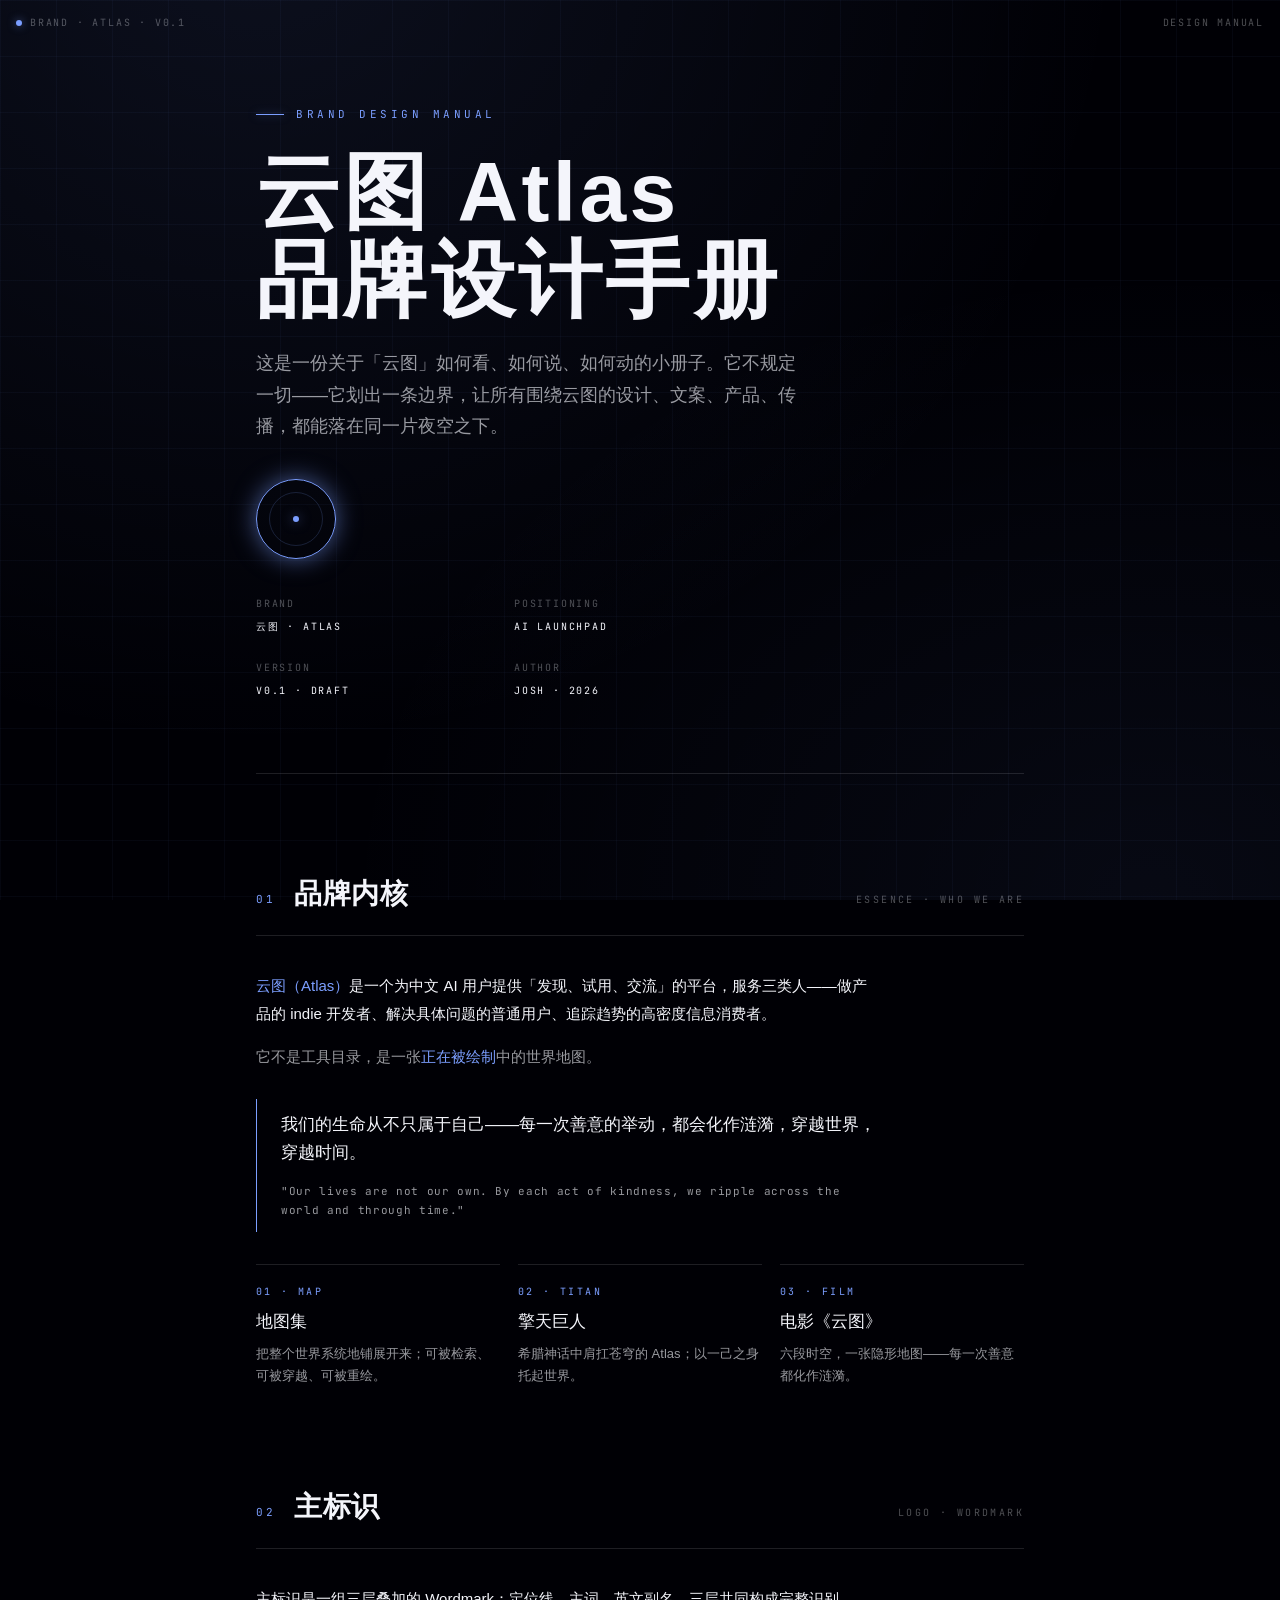
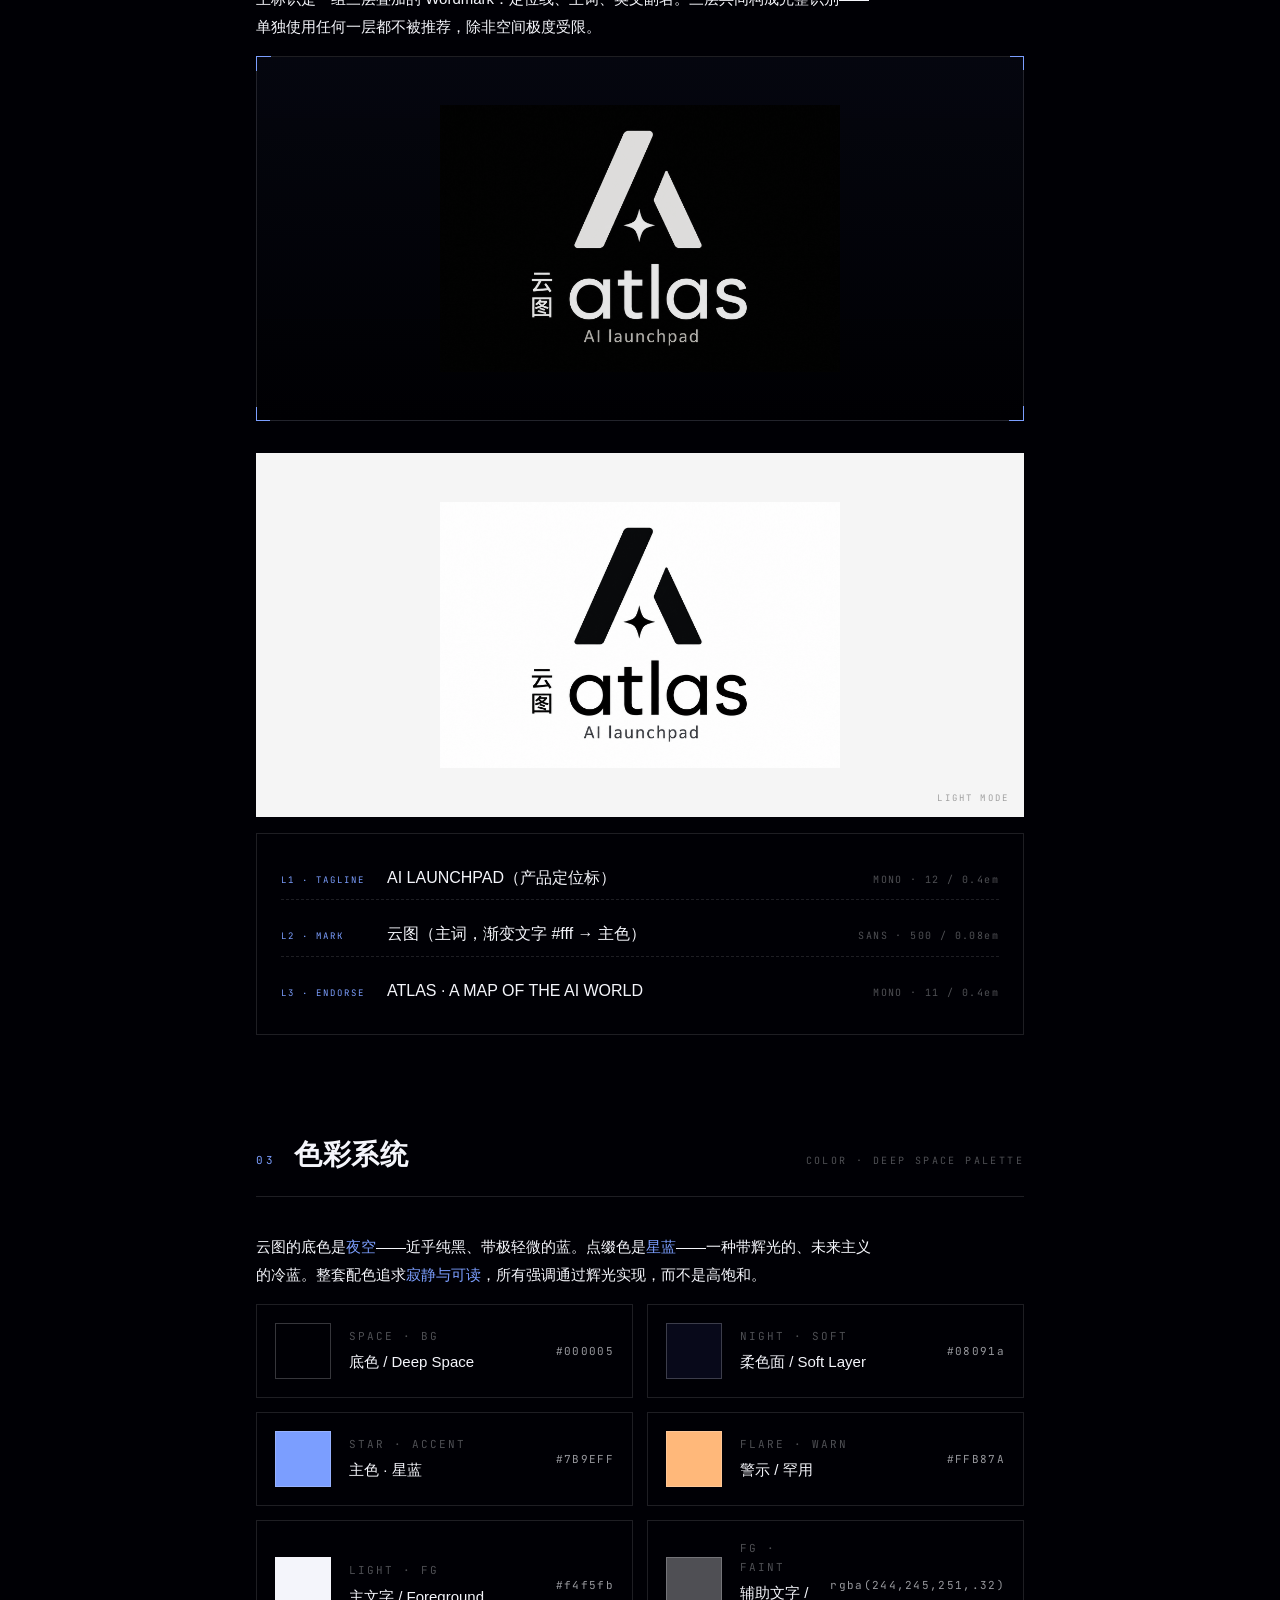
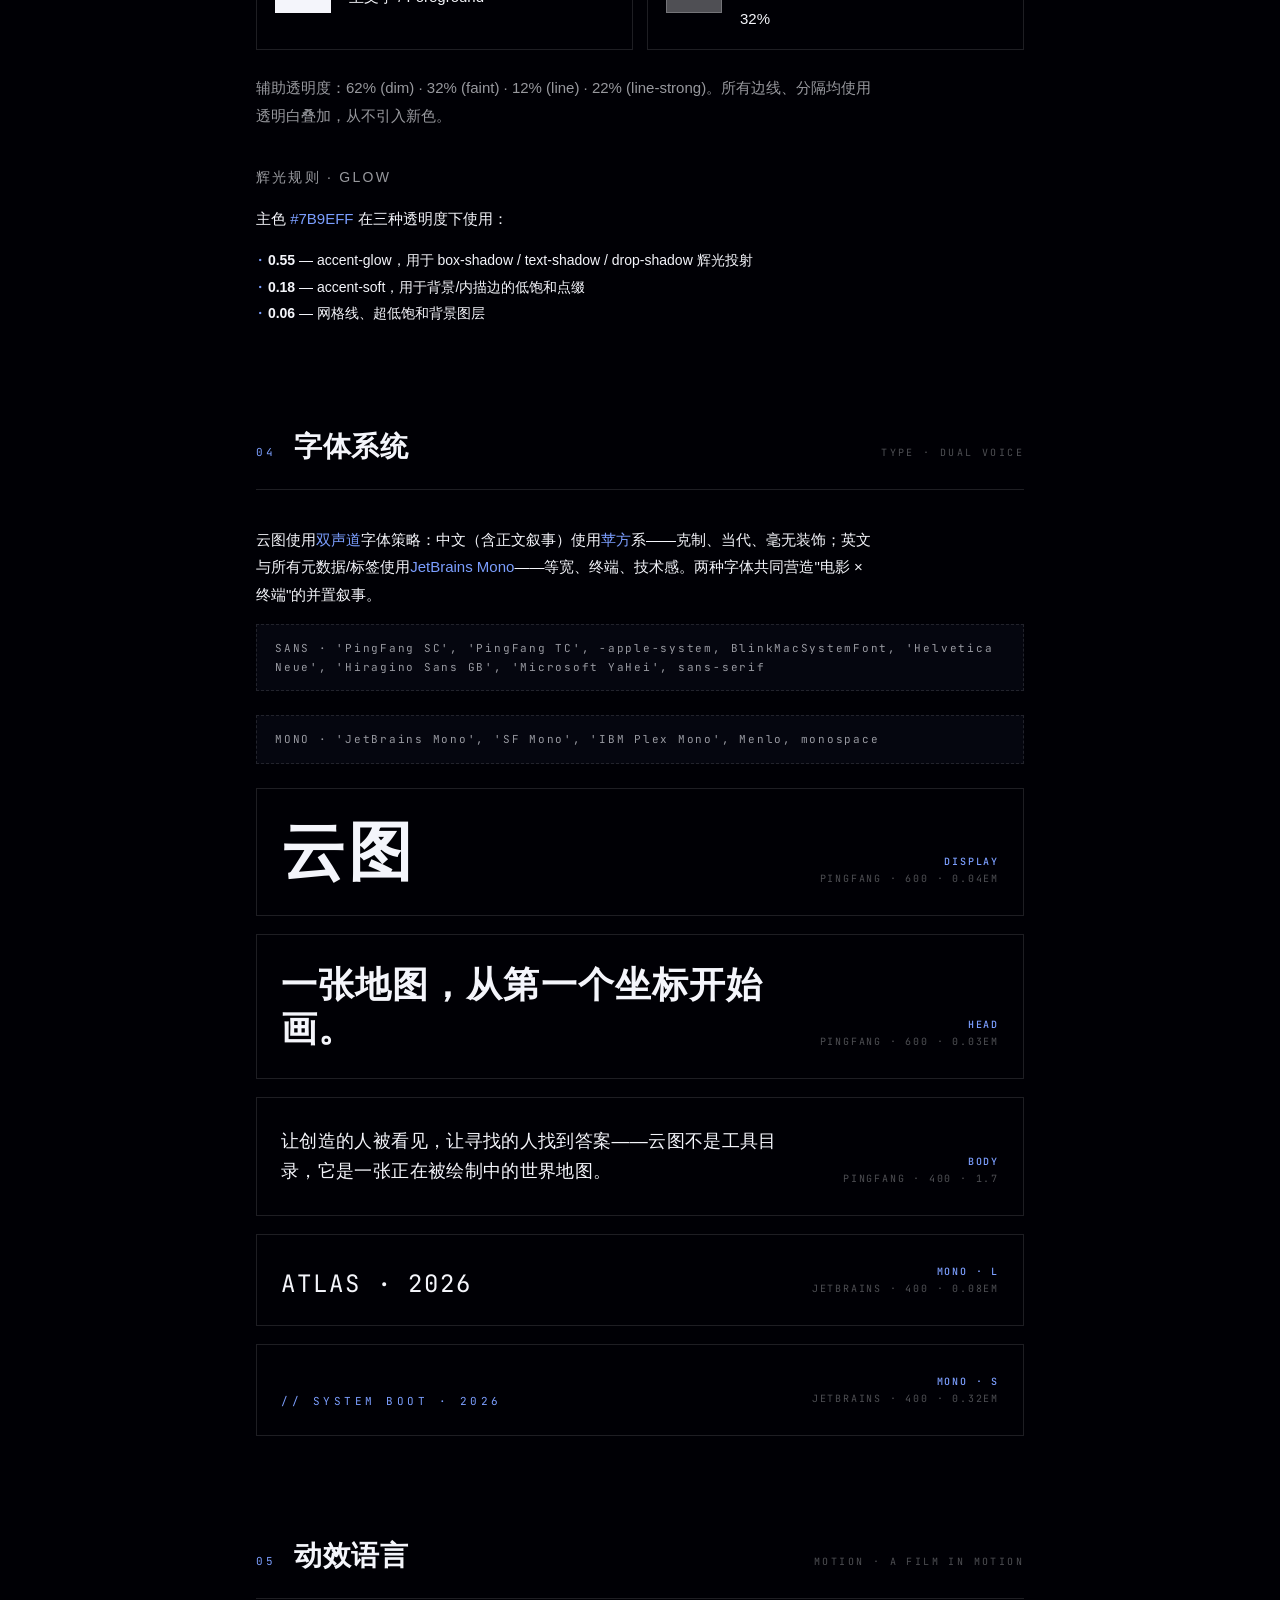
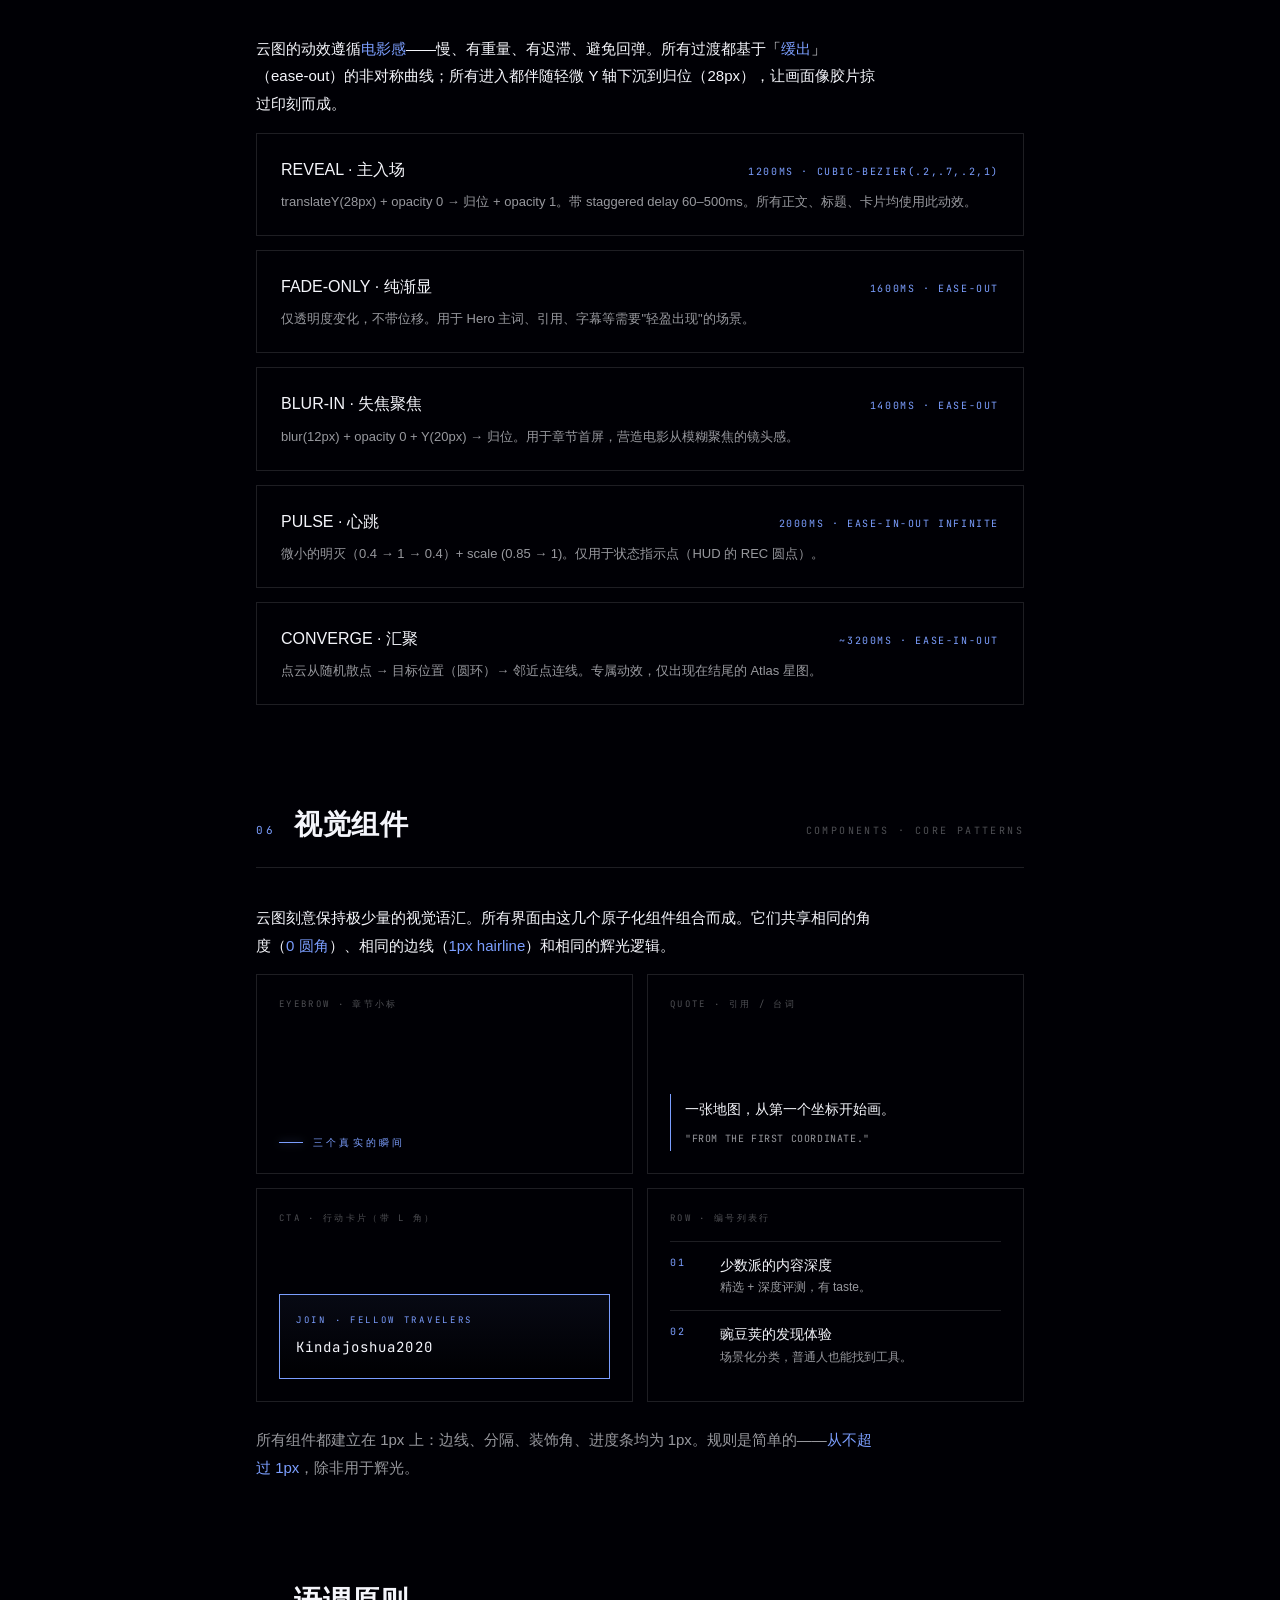
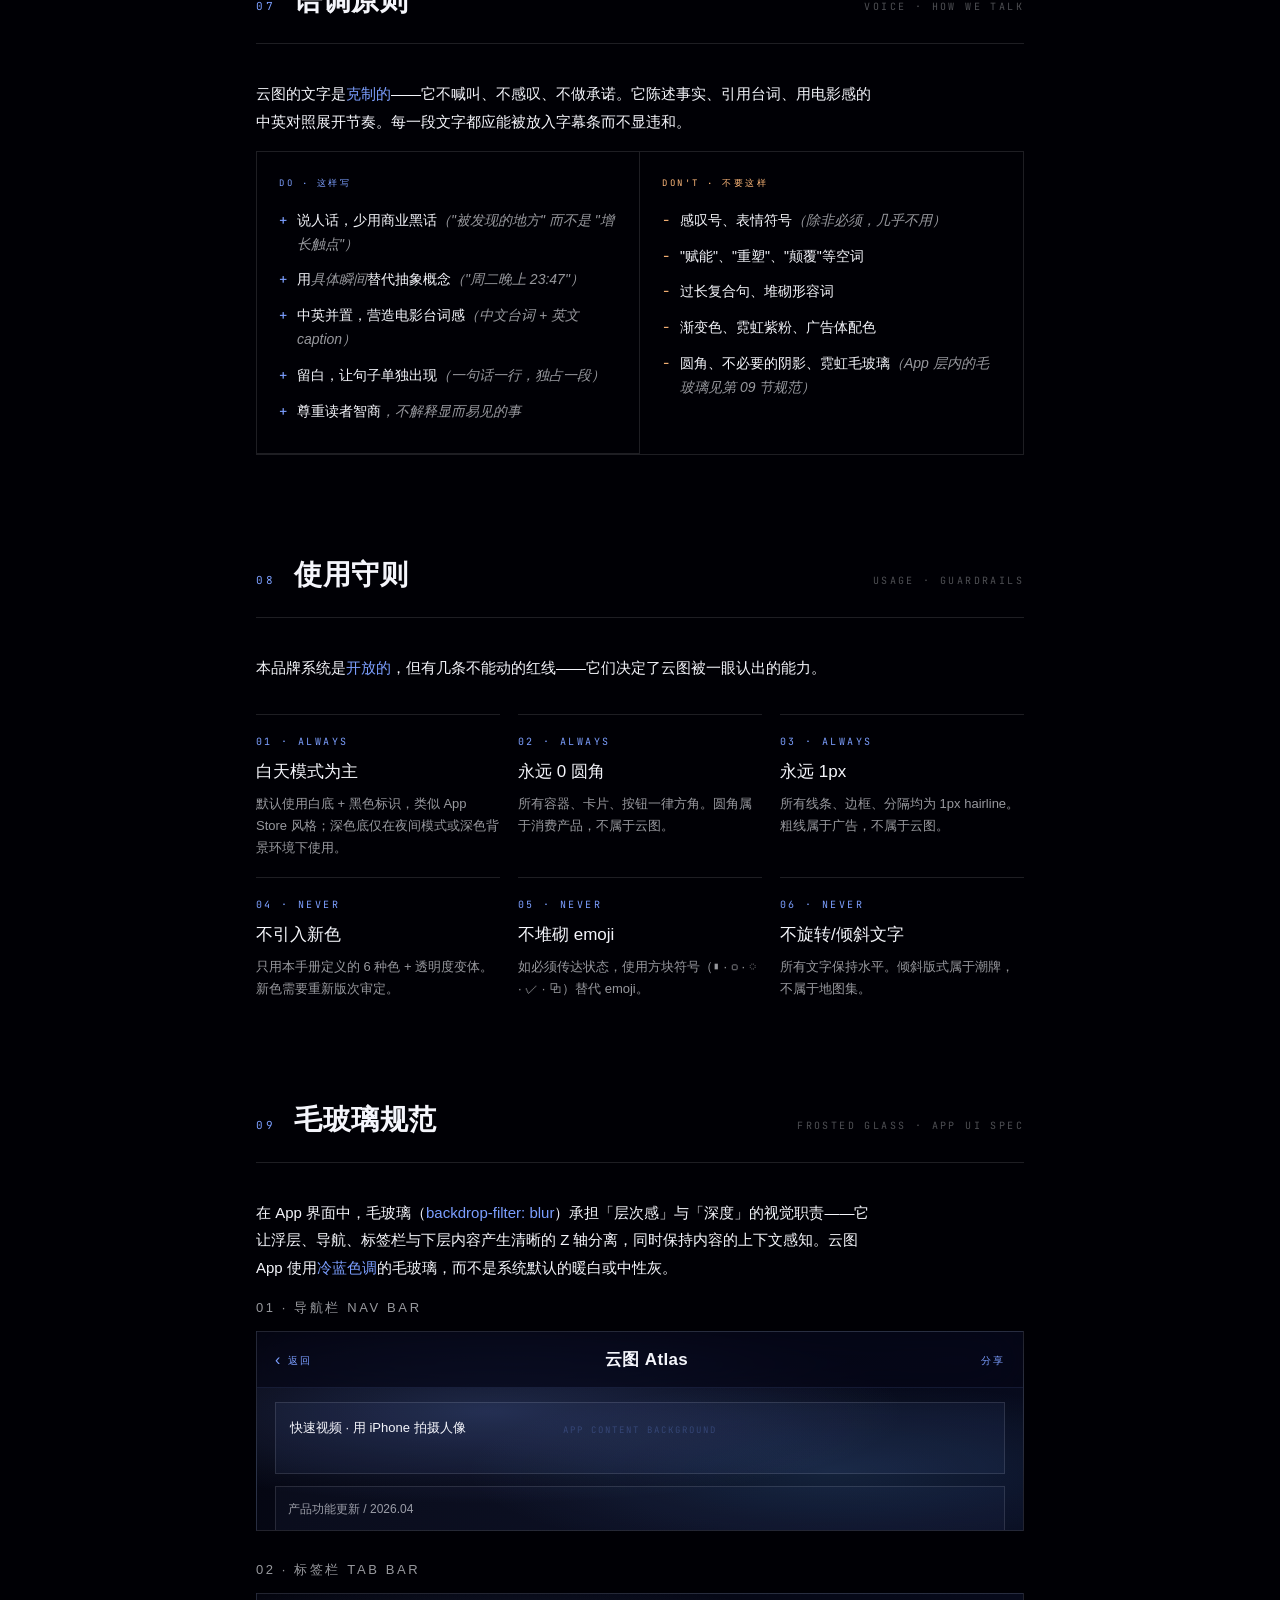
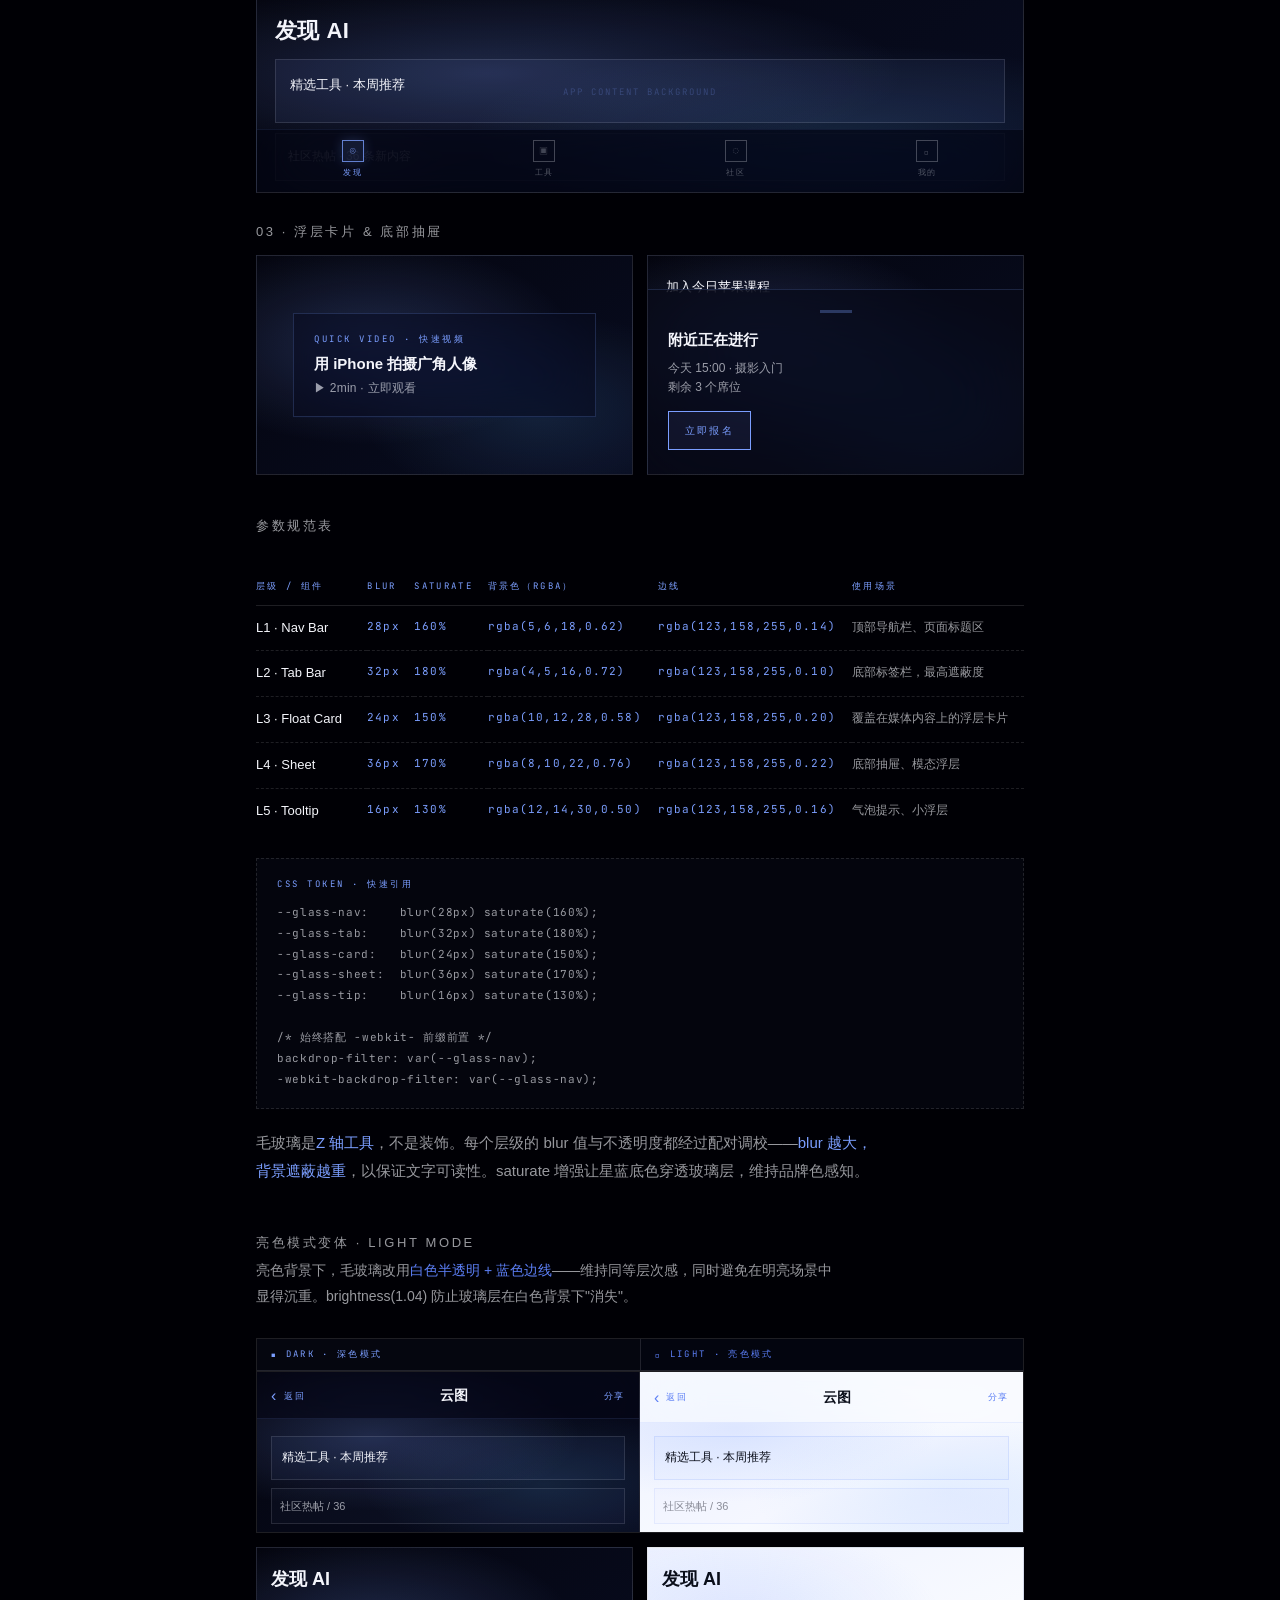
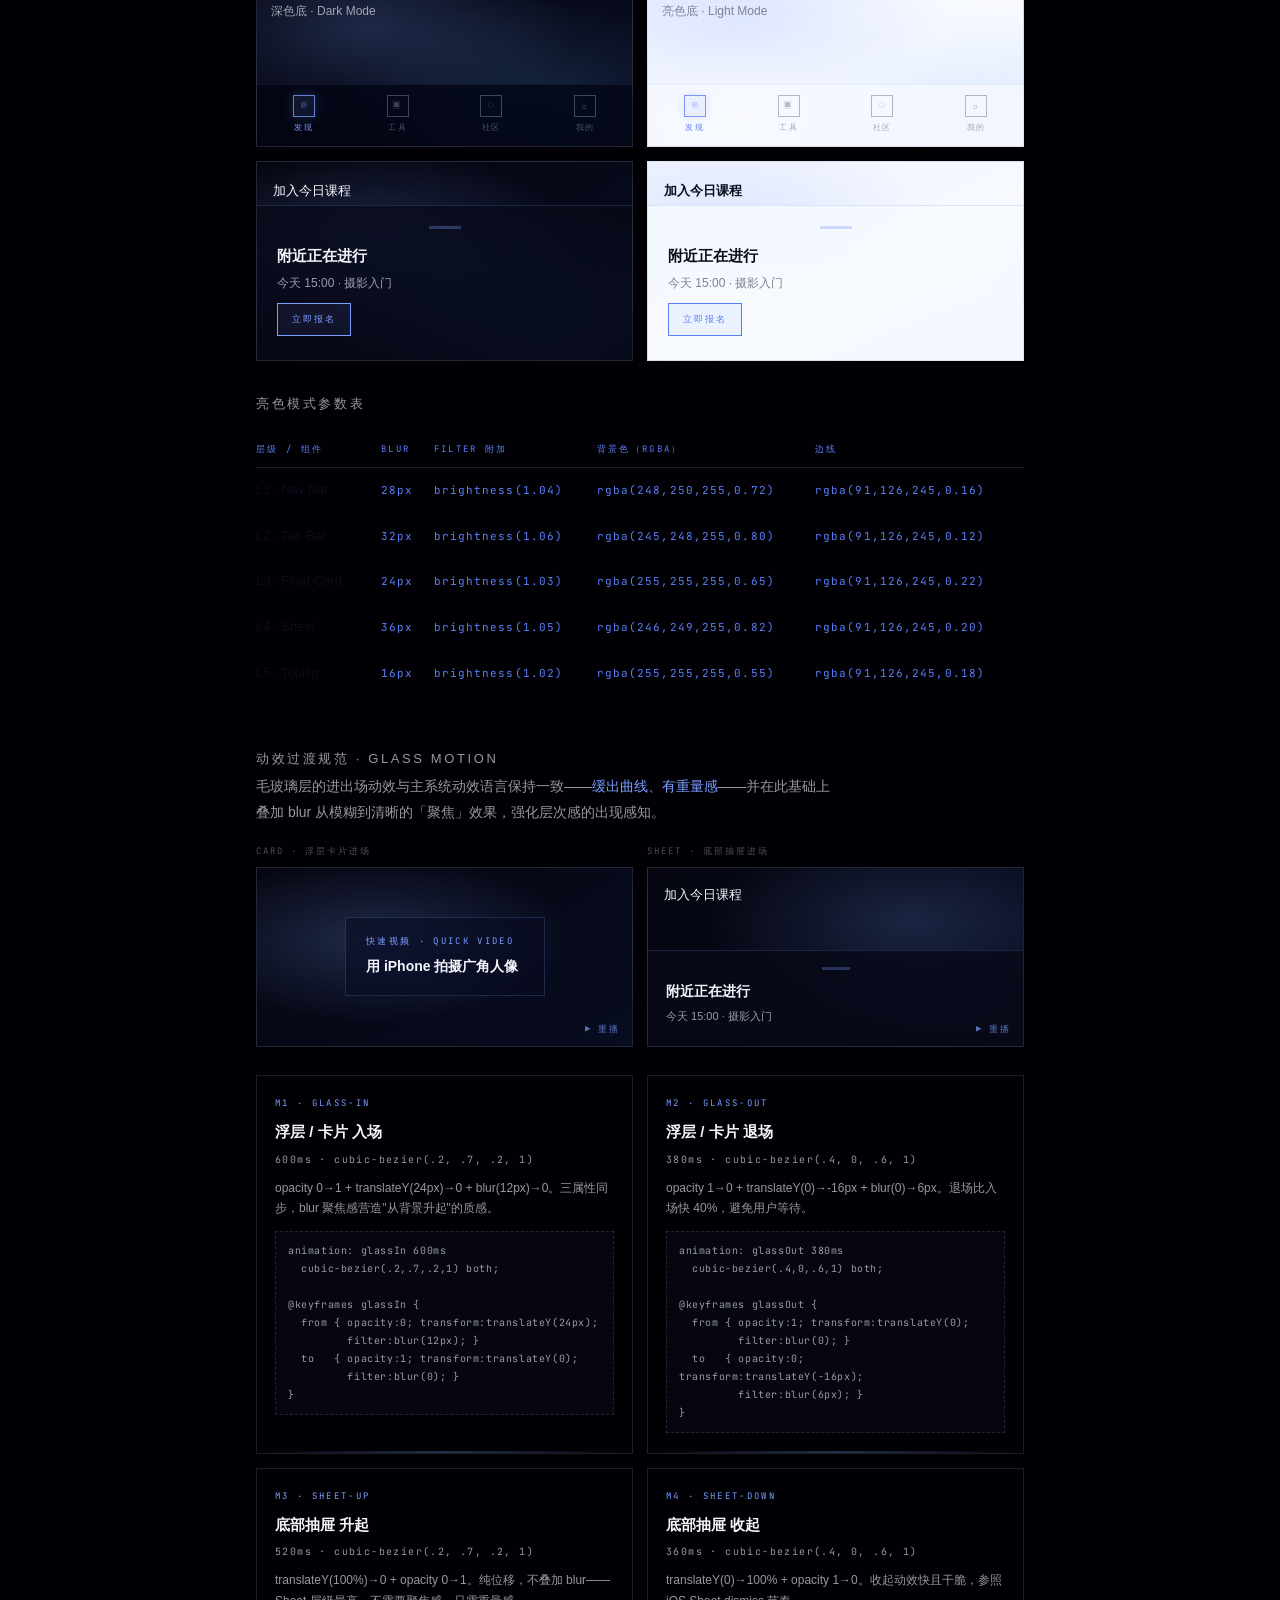
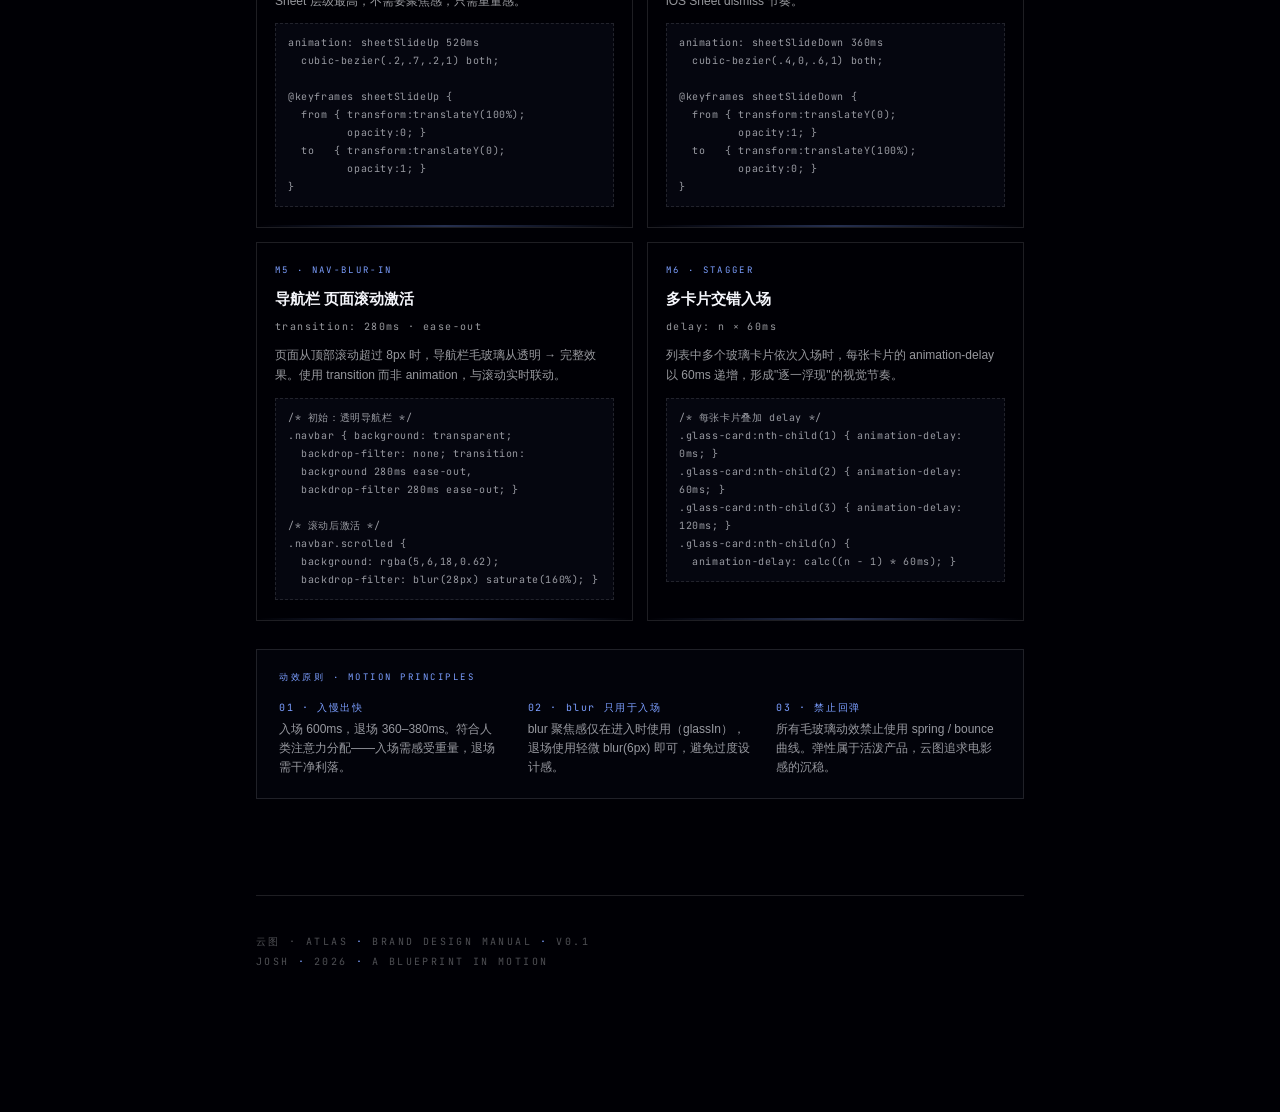
==== commit c74feded: "fix: use ASCII logo filename for browser compatibility" ====
--- a/brand/index.html
+++ b/brand/index.html
@@ -631,7 +631,7 @@
       <div class="logo-stage" style="padding:48px 32px;">
         <span class="corner-bl"></span>
         <span class="corner-tr"></span>
-        <img src="uploads/品牌形象.png" alt="Atlas 品牌形象"
+        <img src="uploads/brand-logo.png" alt="Atlas 品牌形象"
              style="max-width:min(400px,72vw);height:auto;display:block;
                     filter:invert(1) brightness(0.9);"/>
       </div>
@@ -639,7 +639,7 @@
       <!-- light version -->
       <div style="border:1px solid var(--line);padding:48px 32px;display:flex;justify-content:center;
                   background:#f5f5f5;margin-top:14px;position:relative;">
-        <img src="uploads/品牌形象.png" alt="Atlas 品牌形象 · 白底"
+        <img src="uploads/brand-logo.png" alt="Atlas 品牌形象 · 白底"
              style="max-width:min(400px,72vw);height:auto;display:block;"/>
         <span style="position:absolute;bottom:10px;right:14px;font-family:'JetBrains Mono',monospace;
                font-size:9px;letter-spacing:0.24em;text-transform:uppercase;color:rgba(0,0,0,0.35);">LIGHT MODE</span>
